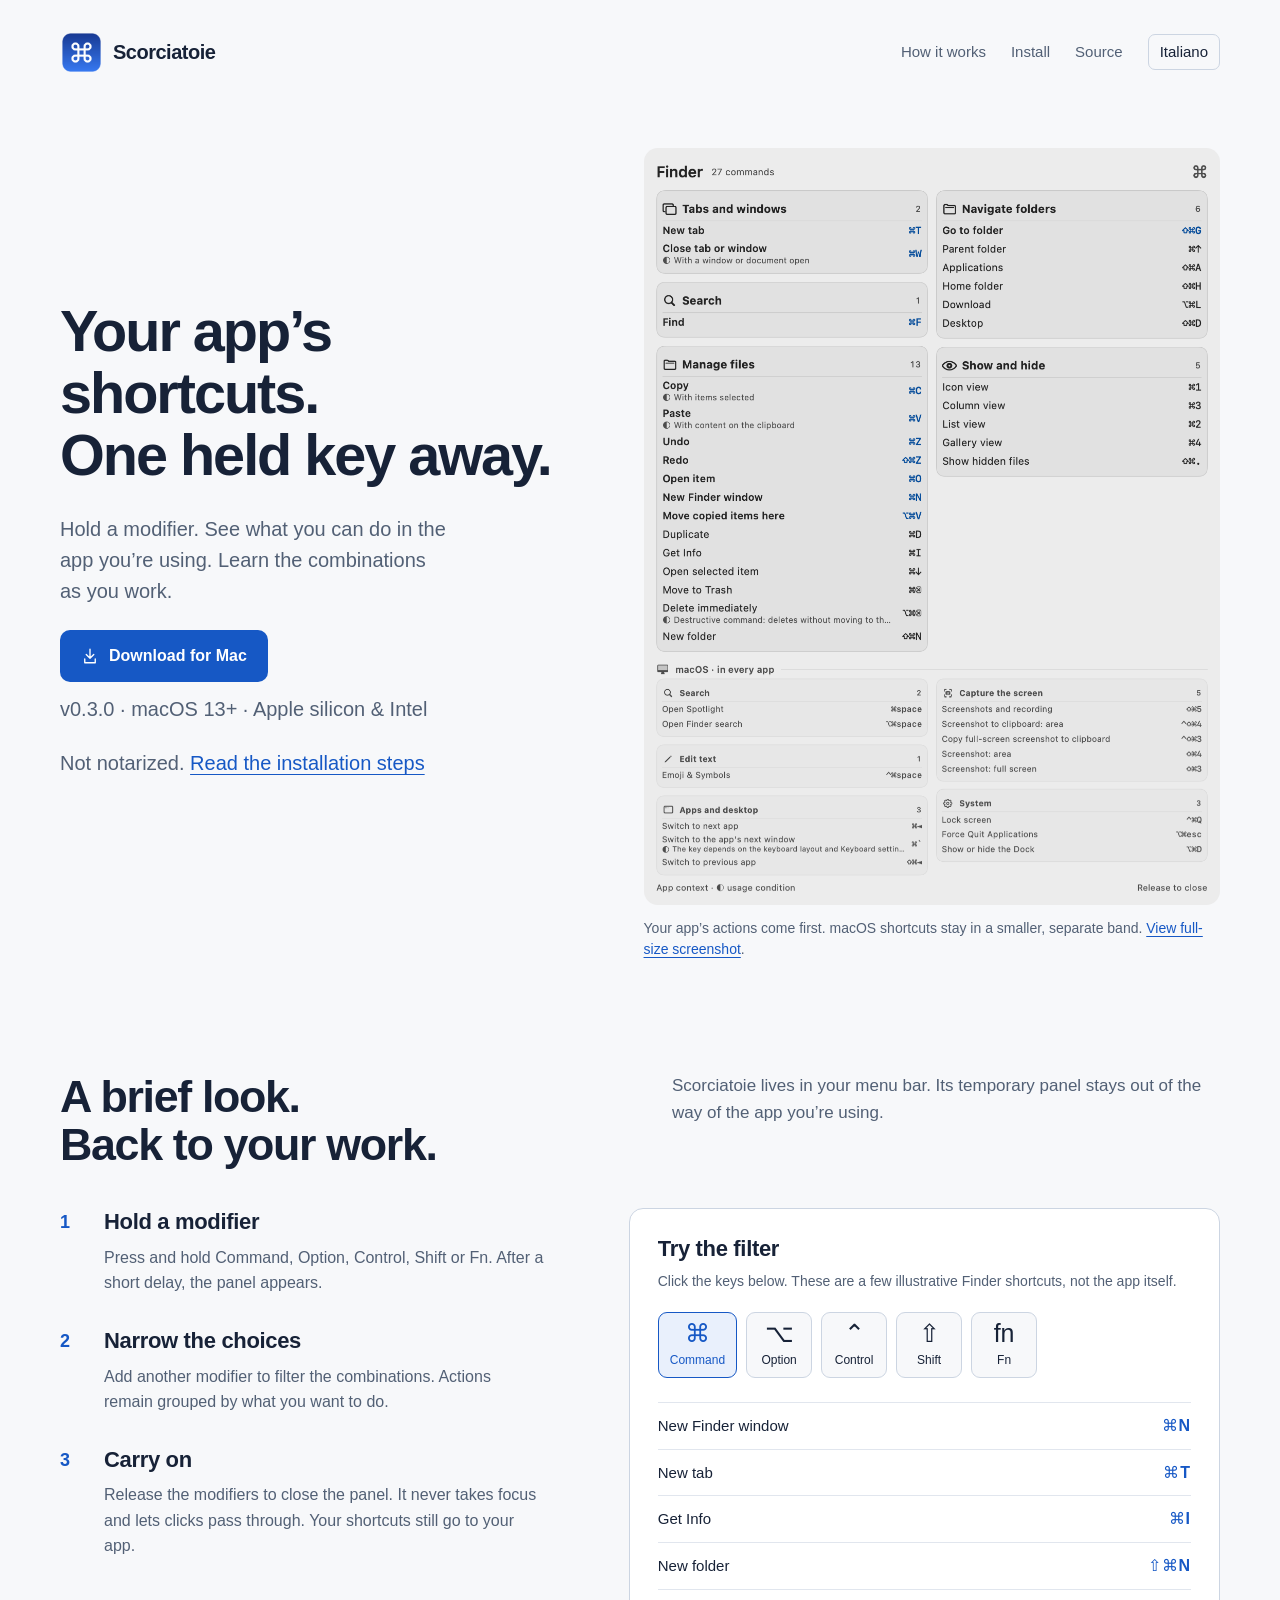
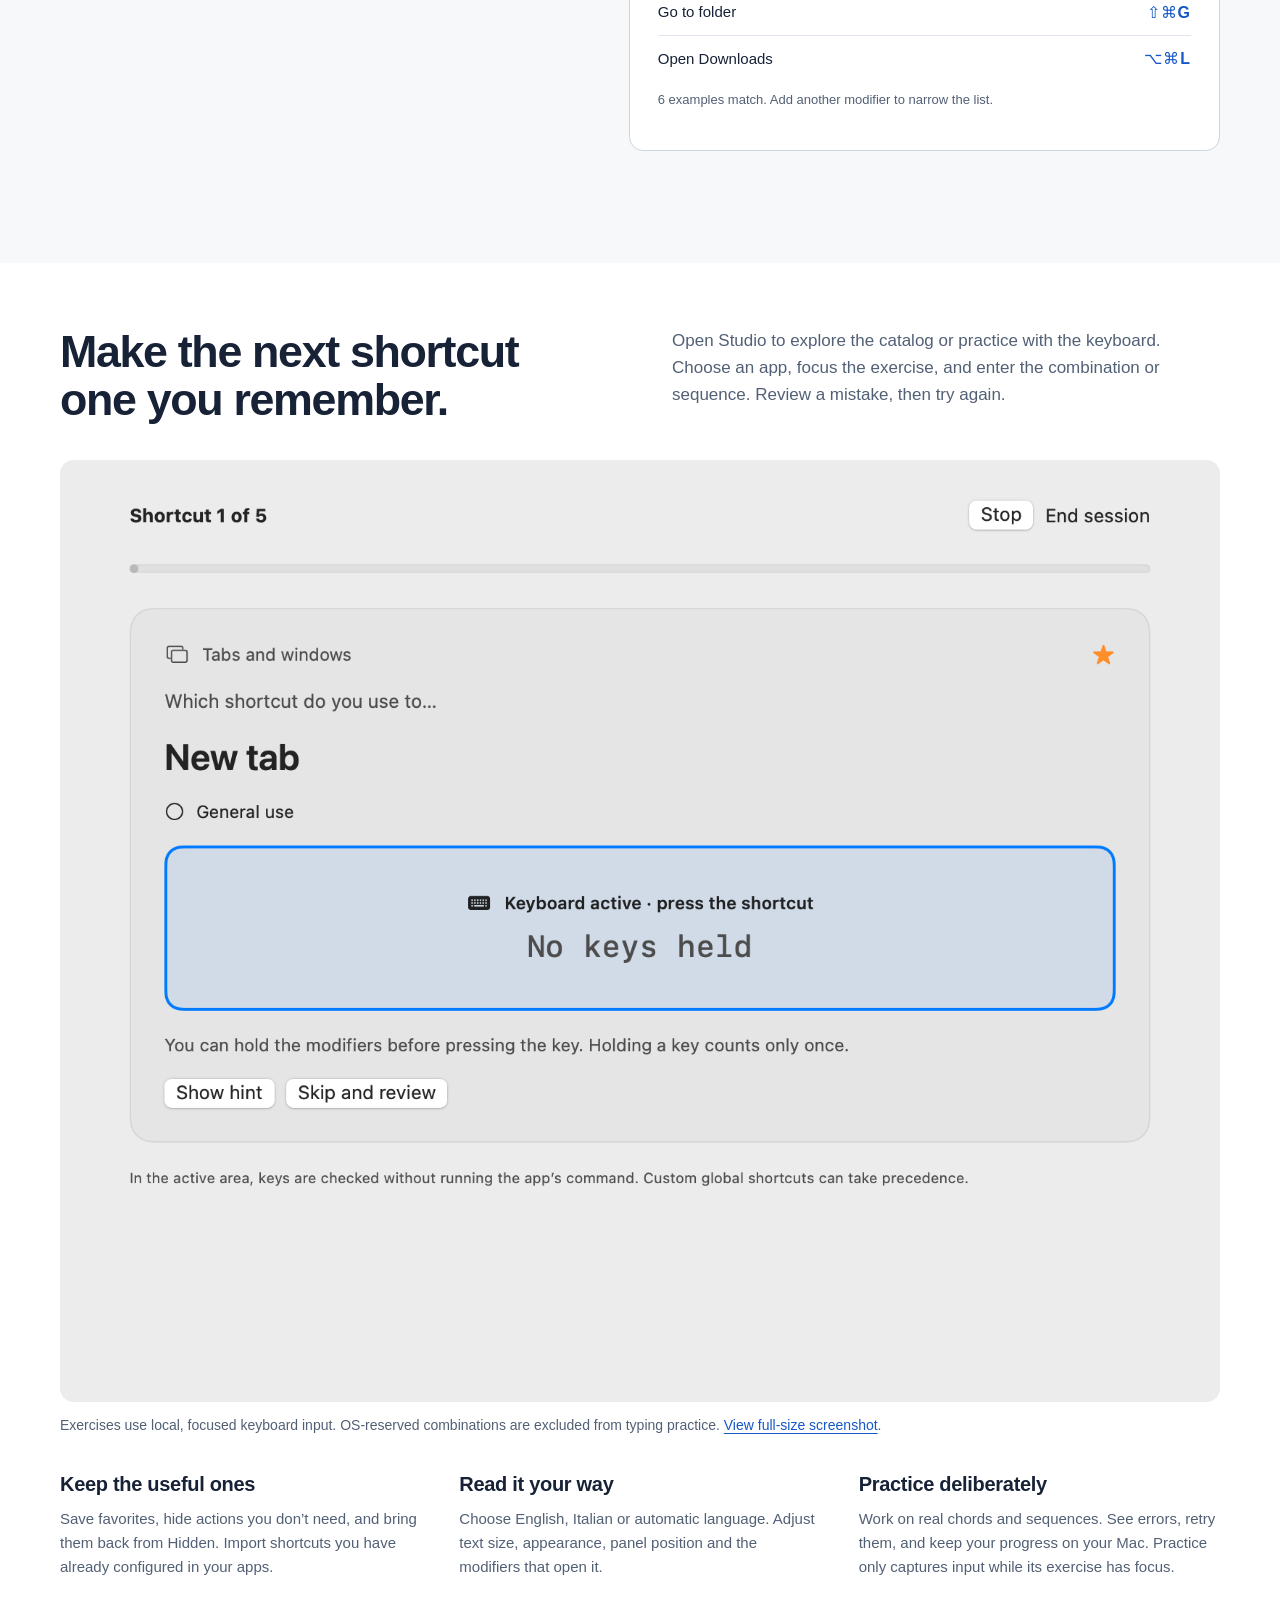
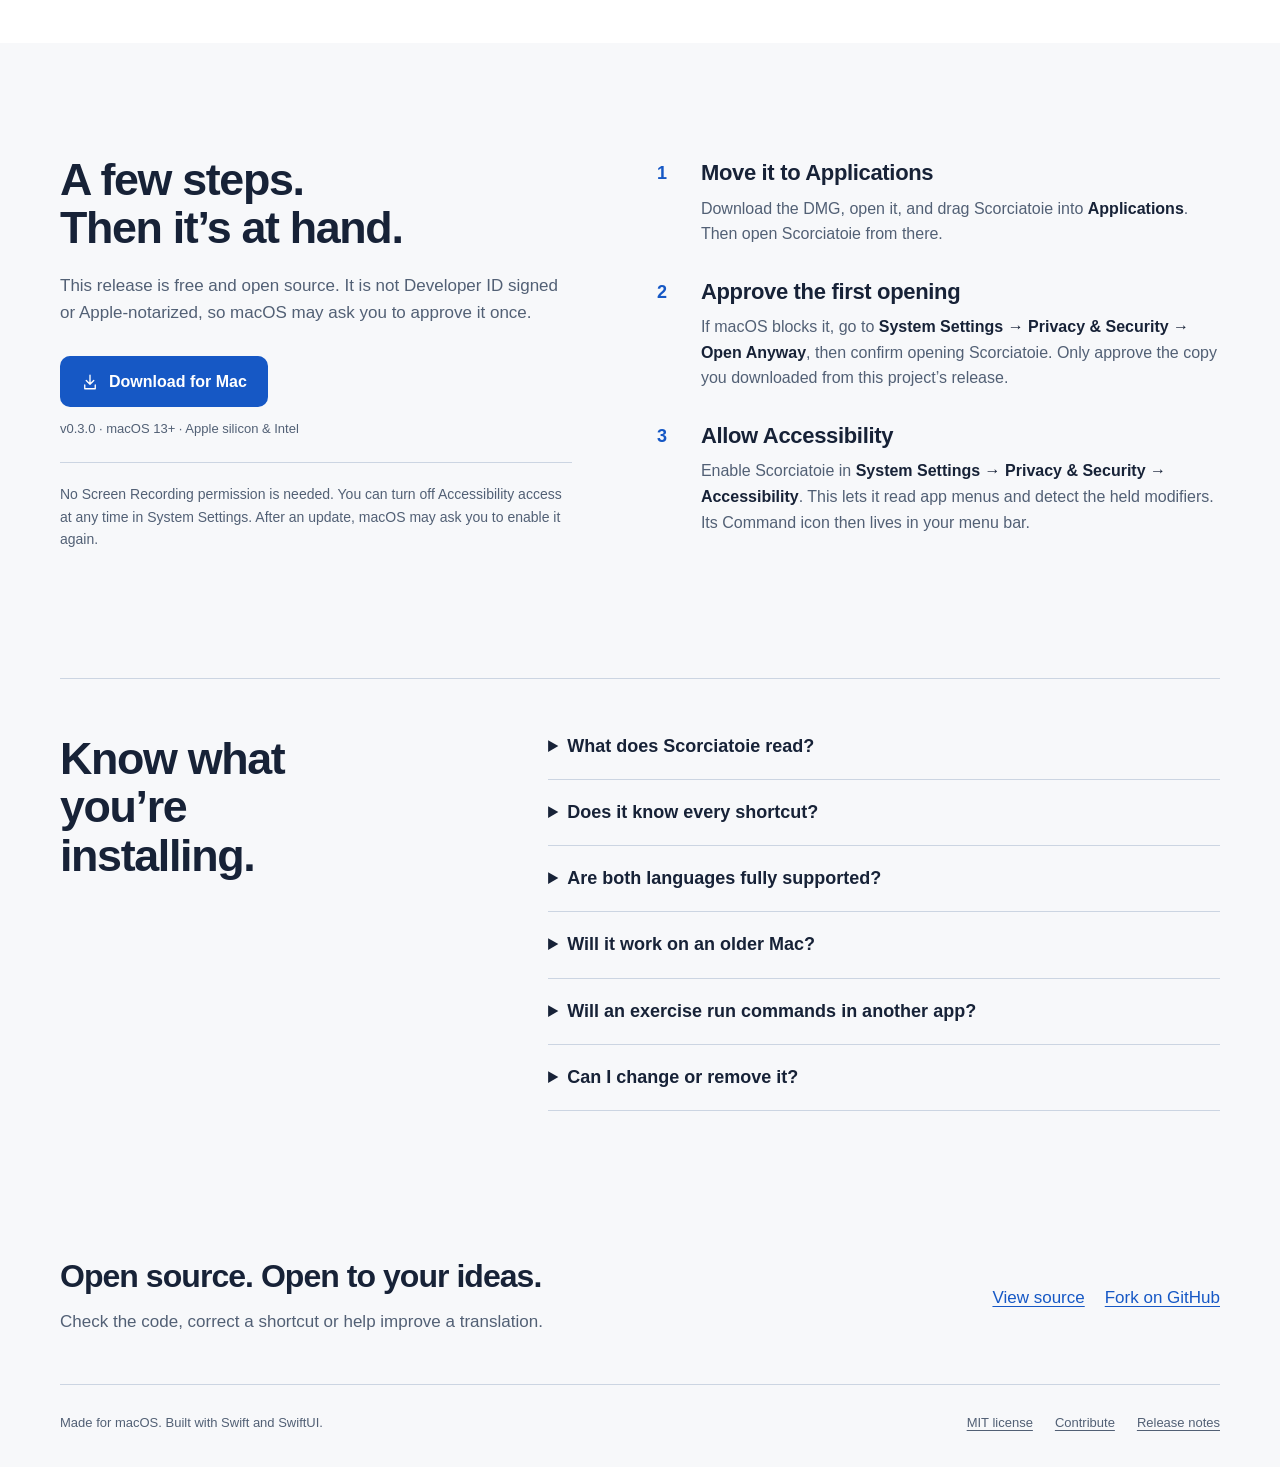
==== site/index.html @ e9147a13 "Release Scorciatoie 0.3.0: bilingual shortcuts and keyboard practice" ====
<!doctype html>
<!-- Generated by site/build.py. Edit the bilingual copy there, then rebuild. -->
<html lang="en">
<head>
<meta charset="utf-8">
<meta name="viewport" content="width=device-width, initial-scale=1">
<title>Scorciatoie — Learn your Mac’s shortcuts as you work</title>
<meta name="description" content="A native, open-source Mac app. Hold a modifier to see the active app’s shortcuts, then practice in Studio. English and Italian. Everything stays on your Mac.">
<meta name="theme-color" content="#f7f8fa">
<link rel="canonical" href="https://giuucmp.github.io/scorciatoie/">
<link rel="alternate" hreflang="en" href="https://giuucmp.github.io/scorciatoie/">
<link rel="alternate" hreflang="it" href="https://giuucmp.github.io/scorciatoie/it/">
<link rel="alternate" hreflang="x-default" href="https://giuucmp.github.io/scorciatoie/">
<meta property="og:type" content="website">
<meta property="og:title" content="Scorciatoie — Learn your Mac’s shortcuts as you work">
<meta property="og:description" content="A native, open-source Mac app. Hold a modifier to see the active app’s shortcuts, then practice in Studio. English and Italian. Everything stays on your Mac.">
<meta property="og:url" content="https://giuucmp.github.io/scorciatoie/">
<meta property="og:image" content="https://giuucmp.github.io/scorciatoie/assets/app-icon.png">
<meta property="og:locale" content="en_US">
<link rel="icon" type="image/png" href="assets/app-icon.png">
<link rel="stylesheet" href="assets/site.css">
<script src="assets/site.js" defer></script>
<script type="application/ld+json">{"@context": "https://schema.org", "@type": "SoftwareApplication", "name": "Scorciatoie", "operatingSystem": "macOS 13+", "applicationCategory": "UtilitiesApplication", "inLanguage": ["en", "it"], "softwareVersion": "0.3.0", "license": "https://github.com/giuucmp/scorciatoie/blob/main/LICENSE", "downloadUrl": "https://github.com/giuucmp/scorciatoie/releases/download/v0.3.0/Scorciatoie-0.3.0-universal.dmg", "offers": {"@type": "Offer", "price": "0", "priceCurrency": "EUR"}}</script>
</head>
<body>
<a class="skip" href="#main">Skip to content</a>
<header class="header wrap">
<a class="brand" href="./"><img src="assets/app-icon.png" alt="" width="43" height="43">Scorciatoie</a>
<nav class="nav" aria-label="Main navigation">
<a class="desktop-link" href="#how-it-works">How it works</a><a class="desktop-link" href="#install">Install</a><a href="https://github.com/giuucmp/scorciatoie">Source</a><a class="language" href="it/" lang="it" hreflang="it" aria-label="Leggi il sito in italiano">Italiano</a>
</nav>
</header>
<main id="main">
<section class="hero wrap" aria-labelledby="hero-title">
<div class="hero-top"><h1 id="hero-title">Your app’s shortcuts.<br>One held key away.</h1><div class="hero-intro"><p>Hold a modifier. See what you can do in the app you’re using. Learn the combinations as you work.</p><a class="button" href="https://github.com/giuucmp/scorciatoie/releases/download/v0.3.0/Scorciatoie-0.3.0-universal.dmg"><svg width="18" height="18" viewBox="0 0 24 24" fill="none" stroke="currentColor" stroke-width="1.8" aria-hidden="true"><path d="M12 3v12m-5-5 5 5 5-5M5 16v5h14v-5" stroke-linecap="round" stroke-linejoin="round"/></svg>Download for Mac</a><p class="meta">v0.3.0 · macOS 13+ · Apple silicon & Intel</p><p class="install-note">Not notarized. <a href="#install">Read the installation steps</a></p></div></div>
<figure class="app-shot"><div class="shot-stage"><a class="shot-link" href="assets/panel-en.png" aria-label="View full-size screenshot"><img data-app-image src="assets/panel-en.png" alt="Scorciatoie in English: app shortcuts grouped by purpose, with a separate macOS section." width="1120" height="1469" fetchpriority="high"></a><p class="asset-note">Hold a modifier to reveal the active app’s shortcuts. Release it to close the panel.</p></div><figcaption>Your app’s actions come first. macOS shortcuts stay in a smaller, separate band. <a href="assets/panel-en.png">View full-size screenshot</a>.</figcaption></figure>
</section>
<section class="section wrap" id="how-it-works" aria-labelledby="how-title">
<div class="section-head"><h2 id="how-title">A brief look.<br>Back to your work.</h2><p>Scorciatoie lives in your menu bar. Its temporary panel stays out of the way of the app you’re using.</p></div>
<div class="mechanism"><ol class="steps"><li><h3>Hold a modifier</h3><p>Press and hold Command, Option, Control, Shift or Fn. After a short delay, the panel appears.</p></li><li><h3>Narrow the choices</h3><p>Add another modifier to filter the combinations. Actions remain grouped by what you want to do.</p></li><li><h3>Carry on</h3><p>Release the modifiers to close the panel. It never takes focus and lets clicks pass through. Your shortcuts still go to your app.</p></li></ol><div class="demo" data-demo data-result="{count} examples match. Add another modifier to narrow the list." data-empty="No examples for these keys in this small demo. Try Command with Shift or Option."><h3>Try the filter</h3><p class="demo-intro">Click the keys below. These are a few illustrative Finder shortcuts, not the app itself.</p><div class="modifiers" role="group" aria-label="Filter examples by modifier"><button type="button" data-modifier="command" aria-pressed="true"><span aria-hidden="true">⌘</span><small>Command</small></button><button type="button" data-modifier="option" aria-pressed="false"><span aria-hidden="true">⌥</span><small>Option</small></button><button type="button" data-modifier="control" aria-pressed="false"><span aria-hidden="true">⌃</span><small>Control</small></button><button type="button" data-modifier="shift" aria-pressed="false"><span aria-hidden="true">⇧</span><small>Shift</small></button><button type="button" data-modifier="function" aria-pressed="false"><span aria-hidden="true">fn</span><small>Fn</small></button></div><ul class="demo-list"><li data-keys="command"><span>New Finder window</span><kbd>⌘N</kbd></li><li data-keys="command"><span>New tab</span><kbd>⌘T</kbd></li><li data-keys="command"><span>Get Info</span><kbd>⌘I</kbd></li><li data-keys="command shift"><span>New folder</span><kbd>⇧⌘N</kbd></li><li data-keys="command shift"><span>Go to folder</span><kbd>⇧⌘G</kbd></li><li data-keys="command option"><span>Open Downloads</span><kbd>⌥⌘L</kbd></li></ul><p class="demo-status" role="status" aria-live="polite"></p></div></div>
</section>
<section class="section practice" aria-labelledby="practice-title"><div class="wrap">
<div class="section-head"><h2 id="practice-title">Make the next shortcut<br>one you remember.</h2><p>Open Studio to explore the catalog or practice with the keyboard. Choose an app, focus the exercise, and enter the combination or sequence. Review a mistake, then try again.</p></div>
<figure class="app-shot"><div class="shot-stage"><a class="shot-link" href="assets/practice-en.png" aria-label="View full-size screenshot"><img data-app-image src="assets/practice-en.png" alt="Scorciatoie Studio in English, showing a keyboard practice exercise." loading="lazy"></a><p class="asset-note">Studio brings the catalog, your favorites and keyboard practice into one window.</p></div><figcaption>Exercises use local, focused keyboard input. OS-reserved combinations are excluded from typing practice. <a href="assets/practice-en.png">View full-size screenshot</a>.</figcaption></figure>
<div class="details-row"><div><h3>Keep the useful ones</h3><p>Save favorites, hide actions you don’t need, and bring them back from Hidden. Import shortcuts you have already configured in your apps.</p></div><div><h3>Read it your way</h3><p>Choose English, Italian or automatic language. Adjust text size, appearance, panel position and the modifiers that open it.</p></div><div><h3>Practice deliberately</h3><p>Work on real chords and sequences. See errors, retry them, and keep your progress on your Mac. Practice only captures input while its exercise has focus.</p></div></div>
</div></section>
<section class="section install wrap" id="install" aria-labelledby="install-title"><div><h2 id="install-title">A few steps.<br>Then it’s at hand.</h2><p class="lead">This release is free and open source. It is not Developer ID signed or Apple-notarized, so macOS may ask you to approve it once.</p><a class="button" href="https://github.com/giuucmp/scorciatoie/releases/download/v0.3.0/Scorciatoie-0.3.0-universal.dmg"><svg width="18" height="18" viewBox="0 0 24 24" fill="none" stroke="currentColor" stroke-width="1.8" aria-hidden="true"><path d="M12 3v12m-5-5 5 5 5-5M5 16v5h14v-5" stroke-linecap="round" stroke-linejoin="round"/></svg>Download for Mac</a><p class="meta">v0.3.0 · macOS 13+ · Apple silicon & Intel</p><p class="note">No Screen Recording permission is needed. You can turn off Accessibility access at any time in System Settings. After an update, macOS may ask you to enable it again.</p></div><ol class="steps"><li><h3>Move it to Applications</h3><p>Download the DMG, open it, and drag Scorciatoie into <span class="path">Applications</span>. Then open Scorciatoie from there.</p></li><li><h3>Approve the first opening</h3><p>If macOS blocks it, go to <span class="path">System Settings → Privacy &amp; Security → Open Anyway</span>, then confirm opening Scorciatoie. Only approve the copy you downloaded from this project’s release.</p></li><li><h3>Allow Accessibility</h3><p>Enable Scorciatoie in <span class="path">System Settings → Privacy &amp; Security → Accessibility</span>. This lets it read app menus and detect the held modifiers. Its Command icon then lives in your menu bar.</p></li></ol></section>
<section class="facts wrap" aria-labelledby="facts-title"><h2 id="facts-title">Know what<br>you’re installing.</h2><div class="faq"><details><summary>What does Scorciatoie read?</summary><p>The active app’s accessible menus and structural context, offline shortcut catalogs, and supported editor keybinding files and extension declarations. It does not record what you type in other apps. There is no sign-in, telemetry or network traffic from the app; preferences and practice progress stay local.</p></details><details><summary>Does it know every shortcut?</summary><p>No. Coverage combines live menus, documented offline catalogs and supported VS Code/Cursor bindings. A recognized app is not a guarantee of complete coverage. Some menus load only when opened, and not every context or extension condition can be resolved. The app marks partial or conditional information.</p></details><details><summary>Are both languages fully supported?</summary><p>The interface, bundled catalog and exercises support English and Italian, with an automatic system-language option. An unfamiliar live command title from a third-party app stays in its original language when no translation is in the catalog.</p></details><details><summary>Will it work on an older Mac?</summary><p>Scorciatoie requires macOS 13 or later. The download supports Apple silicon and Intel. Native Liquid Glass is available on macOS 26 and later; earlier systems use a translucent fallback. Reduce Transparency and Increase Contrast settings are respected.</p></details><details><summary>Will an exercise run commands in another app?</summary><p>Practice is a focused, local exercise. It captures input only while its keyboard field has focus, and OS-reserved combinations are excluded from typing exercises. The passive overlay is separate: it never intercepts your app’s commands.</p></details><details><summary>Can I change or remove it?</summary><p>Yes. Pause or quit it from the menu bar, revoke Accessibility permission in System Settings, or remove the app from Applications. The source is available under the MIT license, so you can inspect, build and adapt it.</p></details></div></section>
<section class="open-source wrap" aria-labelledby="source-title"><div><h2 id="source-title">Open source. Open to your ideas.</h2><p>Check the code, correct a shortcut or help improve a translation.</p></div><div class="source-links"><a href="https://github.com/giuucmp/scorciatoie">View source</a><a href="https://github.com/giuucmp/scorciatoie/fork">Fork on GitHub</a></div></section>
</main>
<footer class="footer wrap"><span>Made for macOS. Built with Swift and SwiftUI.</span><div class="footer-links"><a href="https://github.com/giuucmp/scorciatoie/blob/main/LICENSE">MIT license</a><a href="https://github.com/giuucmp/scorciatoie/blob/main/CONTRIBUTING.md">Contribute</a><a href="https://github.com/giuucmp/scorciatoie/releases/tag/v0.3.0">Release notes</a></div></footer>
</body>
</html>
---- site/assets/site.css ----
:root {
  color-scheme: light;
  --canvas: #f7f8fa;
  --surface: #ffffff;
  --ink: #172237;
  --muted: #526075;
  --accent: #1658c5;
  --accent-hover: #10469f;
  --soft-blue: #e9f0fc;
  --line: #ccd5e2;
  --radius: 14px;
  --measure: 1160px;
  font-family: -apple-system, BlinkMacSystemFont, "Segoe UI", sans-serif;
  font-synthesis: none;
  text-rendering: optimizeLegibility;
  -webkit-font-smoothing: antialiased;
  scroll-behavior: smooth;
  scrollbar-color: #8190a5 var(--canvas);
  scroll-padding-top: 28px;
}
* { box-sizing: border-box; }
body { margin: 0; background: var(--canvas); color: var(--ink); font-size: 17px; line-height: 1.6; }
::selection { color: #102f66; background: #cbdcfa; }
a { color: var(--accent); text-underline-offset: .2em; text-decoration-thickness: 1px; }
a:hover { text-decoration-thickness: 2px; }
button, a { -webkit-tap-highlight-color: transparent; }
button { font: inherit; cursor: pointer; }
a:focus-visible, button:focus-visible, summary:focus-visible { outline: 3px solid var(--accent); outline-offset: 5px; }
img { max-width: 100%; height: auto; }
svg { flex: none; }
p { margin: 0 0 1.1em; max-width: 70ch; }
h1, h2, h3 { margin: 0; line-height: 1.08; text-wrap: balance; }
h1 { font-size: clamp(42px, 5.4vw, 72px); letter-spacing: -.035em; font-weight: 650; max-width: 18ch; }
h2 { font-size: clamp(32px, 3.5vw, 46px); letter-spacing: -.03em; font-weight: 650; }
h3 { font-size: 22px; letter-spacing: -.015em; line-height: 1.25; font-weight: 650; }
.wrap { width: min(var(--measure), calc(100% - 72px)); margin-inline: auto; }
.skip { position: absolute; top: -100px; left: 16px; z-index: 3; padding: 10px 16px; background: var(--surface); }
.skip:focus { top: 12px; }
.header { display: flex; align-items: center; justify-content: space-between; gap: 24px; min-height: 104px; }
.brand { display: inline-flex; gap: 10px; align-items: center; color: var(--ink); font-weight: 650; font-size: 20px; text-decoration: none; letter-spacing: -.025em; }
.brand img { width: 43px; height: 43px; }
.nav { display: flex; align-items: center; flex-wrap: wrap; gap: 25px; font-size: 15px; }
.nav a { text-decoration: none; color: var(--muted); }
.nav a:hover { color: var(--accent); }
.nav .language { color: var(--ink); border: 1px solid var(--line); padding: 5px 11px; border-radius: 7px; }
.hero { padding-top: 44px; display: grid; grid-template-columns: .95fr 1.05fr; gap: 62px; align-items: center; }
.hero-top { min-width: 0; }
.hero h1 { font-size: clamp(42px, 4.5vw, 64px); }
.hero-intro { margin-top: 28px; padding-bottom: 6px; }
.hero .app-shot { margin: 0; min-width: 0; }
.hero-intro > p { font-size: 20px; line-height: 1.55; color: var(--muted); max-width: 35ch; margin-bottom: 23px; }
.actions { display: flex; align-items: center; flex-wrap: wrap; gap: 18px; }
.button { display: inline-flex; align-items: center; justify-content: center; gap: 10px; padding: 13px 21px; min-height: 50px; border-radius: 10px; text-decoration: none; background: var(--accent); color: #fff; font-weight: 600; font-size: 16px; transition: background-color 140ms ease-out; }
.button:hover { background: var(--accent-hover); text-decoration: none; }
.meta { color: var(--muted); font-size: 13px; margin: 12px 0 0; }
.install-note { font-size: 14px; margin: 6px 0 0; }
.app-shot { margin: 48px 0 0; }
.shot-stage { background: #e8edf5; border-radius: var(--radius); overflow: hidden; min-height: 250px; display: grid; place-items: center; }
.shot-link { display: block; width: 100%; }
.shot-stage img { display: block; width: 100%; height: auto; }
.asset-note { display: none; padding: 50px 30px; text-align: center; color: var(--muted); max-width: 45ch; }
.asset-pending .asset-note { display: block; }
.asset-pending .shot-link { display: none; }
figcaption { font-size: 14px; color: var(--muted); padding-top: 13px; line-height: 1.5; }
.section { margin-top: 112px; }
.section-head { display: grid; grid-template-columns: 1fr 1fr; gap: 64px; align-items: start; margin-bottom: 40px; }
.section-head p { color: var(--muted); margin: 0; }
.mechanism { display: grid; grid-template-columns: .9fr 1.1fr; gap: 85px; align-items: start; }
.steps { list-style: none; padding: 0; margin: 0; counter-reset: step; }
.steps li { counter-increment: step; position: relative; padding: 0 0 31px 44px; }
.steps li::before { content: counter(step); position: absolute; left: 0; top: 0; color: var(--accent); font-size: 18px; font-weight: 600; font-variant-numeric: tabular-nums; }
.steps p { font-size: 16px; color: var(--muted); margin-top: 9px; margin-bottom: 0; }
.demo { padding: 26px 28px 20px; border: 1px solid var(--line); border-radius: var(--radius); background: var(--surface); }
.demo h3 { margin-bottom: 7px; }
.demo-intro { color: var(--muted); font-size: 14px; margin-bottom: 20px; }
.modifiers { display: flex; flex-wrap: wrap; gap: 9px; }
.modifiers button { display: flex; flex-direction: column; align-items: center; justify-content: center; min-width: 66px; min-height: 66px; padding: 7px 11px; background: var(--canvas); color: var(--ink); border: 1px solid var(--line); border-radius: 9px; transition: background-color 140ms ease-out, border-color 140ms ease-out; }
.modifiers button span { font-size: 25px; line-height: 1; }
.modifiers button small { font-size: 12px; line-height: 1.7; margin-top: 4px; }
.modifiers button:hover { border-color: var(--accent); }
.modifiers button[aria-pressed="true"] { color: var(--accent); background: var(--soft-blue); border-color: var(--accent); }
.demo-list { list-style: none; margin: 24px 0 0; padding: 0; min-height: 208px; }
.demo-list li { padding: 10px 0; display: flex; justify-content: space-between; align-items: center; gap: 15px; border-top: 1px solid #e1e6ee; font-size: 15px; }
.demo-list li[hidden] { display: none; }
kbd { font-family: -apple-system, BlinkMacSystemFont, "Segoe UI", sans-serif; letter-spacing: .06em; white-space: nowrap; font-size: 16px; font-weight: 600; color: var(--accent); }
.demo-status { margin: 8px 0 0; color: var(--muted); font-size: 13px; min-height: 40px; }
.practice { background: var(--surface); padding-block: 64px; }
.practice .app-shot { margin: 36px 0 0; }
.practice .shot-stage { background: #edf1f7; }
.practice .section-head { margin-bottom: 0; }
.details-row { display: grid; grid-template-columns: 1fr 1fr 1fr; gap: 38px; padding-top: 36px; }
.details-row p { color: var(--muted); font-size: 15px; margin: 10px 0 0; }
.details-row h3 { font-size: 20px; }
.install { display: grid; grid-template-columns: 1fr 1.1fr; gap: 85px; }
.install h2 { margin-bottom: 20px; }
.install .lead { color: var(--muted); }
.install .steps { margin-top: 4px; }
.install .steps li:last-child { padding-bottom: 0; }
.install .button { margin-top: 11px; }
.path { font-weight: 550; color: var(--ink); }
.note { padding-top: 20px; margin-top: 22px; border-top: 1px solid var(--line); font-size: 14px; color: var(--muted); }
.facts { margin-top: 112px; padding-top: 55px; border-top: 1px solid var(--line); display: grid; grid-template-columns: .75fr 1.25fr; gap: 85px; }
.facts h2 { max-width: 12ch; }
.faq details { border-bottom: 1px solid var(--line); padding-block: 20px; }
.faq details:first-child { padding-top: 0; }
.faq summary { font-weight: 600; font-size: 18px; cursor: pointer; line-height: 1.4; padding-right: 12px; }
.faq details p { color: var(--muted); font-size: 16px; margin: 14px 0 0; }
.open-source { margin-top: 100px; padding: 48px 0; display: flex; justify-content: space-between; gap: 50px; align-items: center; }
.open-source h2 { font-size: 32px; }
.open-source p { color: var(--muted); margin: 15px 0 0; }
.source-links { display: flex; flex-wrap: wrap; gap: 20px; flex: none; }
.footer { padding: 28px 0 34px; display: flex; align-items: center; justify-content: space-between; flex-wrap: wrap; gap: 18px; color: var(--muted); font-size: 13px; border-top: 1px solid var(--line); }
.footer a { color: var(--muted); }
.footer-links { display: flex; flex-wrap: wrap; gap: 22px; }
@media (max-width: 900px) {
  .wrap { width: calc(100% - 48px); }
  .hero { gap: 30px; }
  .hero-intro > p { font-size: 18px; }
  .mechanism, .install, .facts { gap: 36px; }
  .section-head { gap: 35px; }
  .modifiers { gap: 6px; }
  .modifiers button { min-width: 53px; padding-inline: 7px; }
  .demo { padding: 22px; }
  .details-row { gap: 25px; }
}
@media (max-width: 700px) {
  body { font-size: 16px; }
  .wrap { width: calc(100% - 36px); }
  .header { min-height: 88px; gap: 16px; }
  .brand { font-size: 18px; gap: 7px; }
  .brand img { width: 36px; height: 36px; }
  .nav { gap: 13px; font-size: 14px; }
  .nav .desktop-link { display: none; }
  .hero { padding-top: 30px; grid-template-columns: 1fr; gap: 32px; }
  .hero h1 { font-size: clamp(38px, 8.5vw, 55px); }
  .hero-top, .section-head, .mechanism, .install, .facts { grid-template-columns: 1fr; gap: 28px; }
  h1 { max-width: 19ch; font-size: clamp(38px, 8.5vw, 55px); }
  .hero-intro > p { max-width: 42ch; }
  .app-shot { margin-top: 32px; }
  .shot-stage { min-height: 130px; }
  .section { margin-top: 72px; }
  .section-head { margin-bottom: 32px; gap: 18px; }
  .steps li { padding-left: 35px; }
  .demo { padding: 22px; }
  .modifiers button { min-width: 52px; }
  .practice { padding-block: 42px; }
  .details-row { grid-template-columns: 1fr; gap: 26px; }
  .details-row p { margin-top: 6px; }
  .facts { margin-top: 72px; padding-top: 40px; gap: 32px; }
  .facts h2 { max-width: none; }
  .open-source { margin-top: 60px; padding-block: 32px; align-items: start; flex-direction: column; gap: 23px; }
  .footer { align-items: start; }
}
@media (prefers-reduced-motion: reduce) {
  :root { scroll-behavior: auto; }
  *, *::before, *::after { transition: none !important; }
}
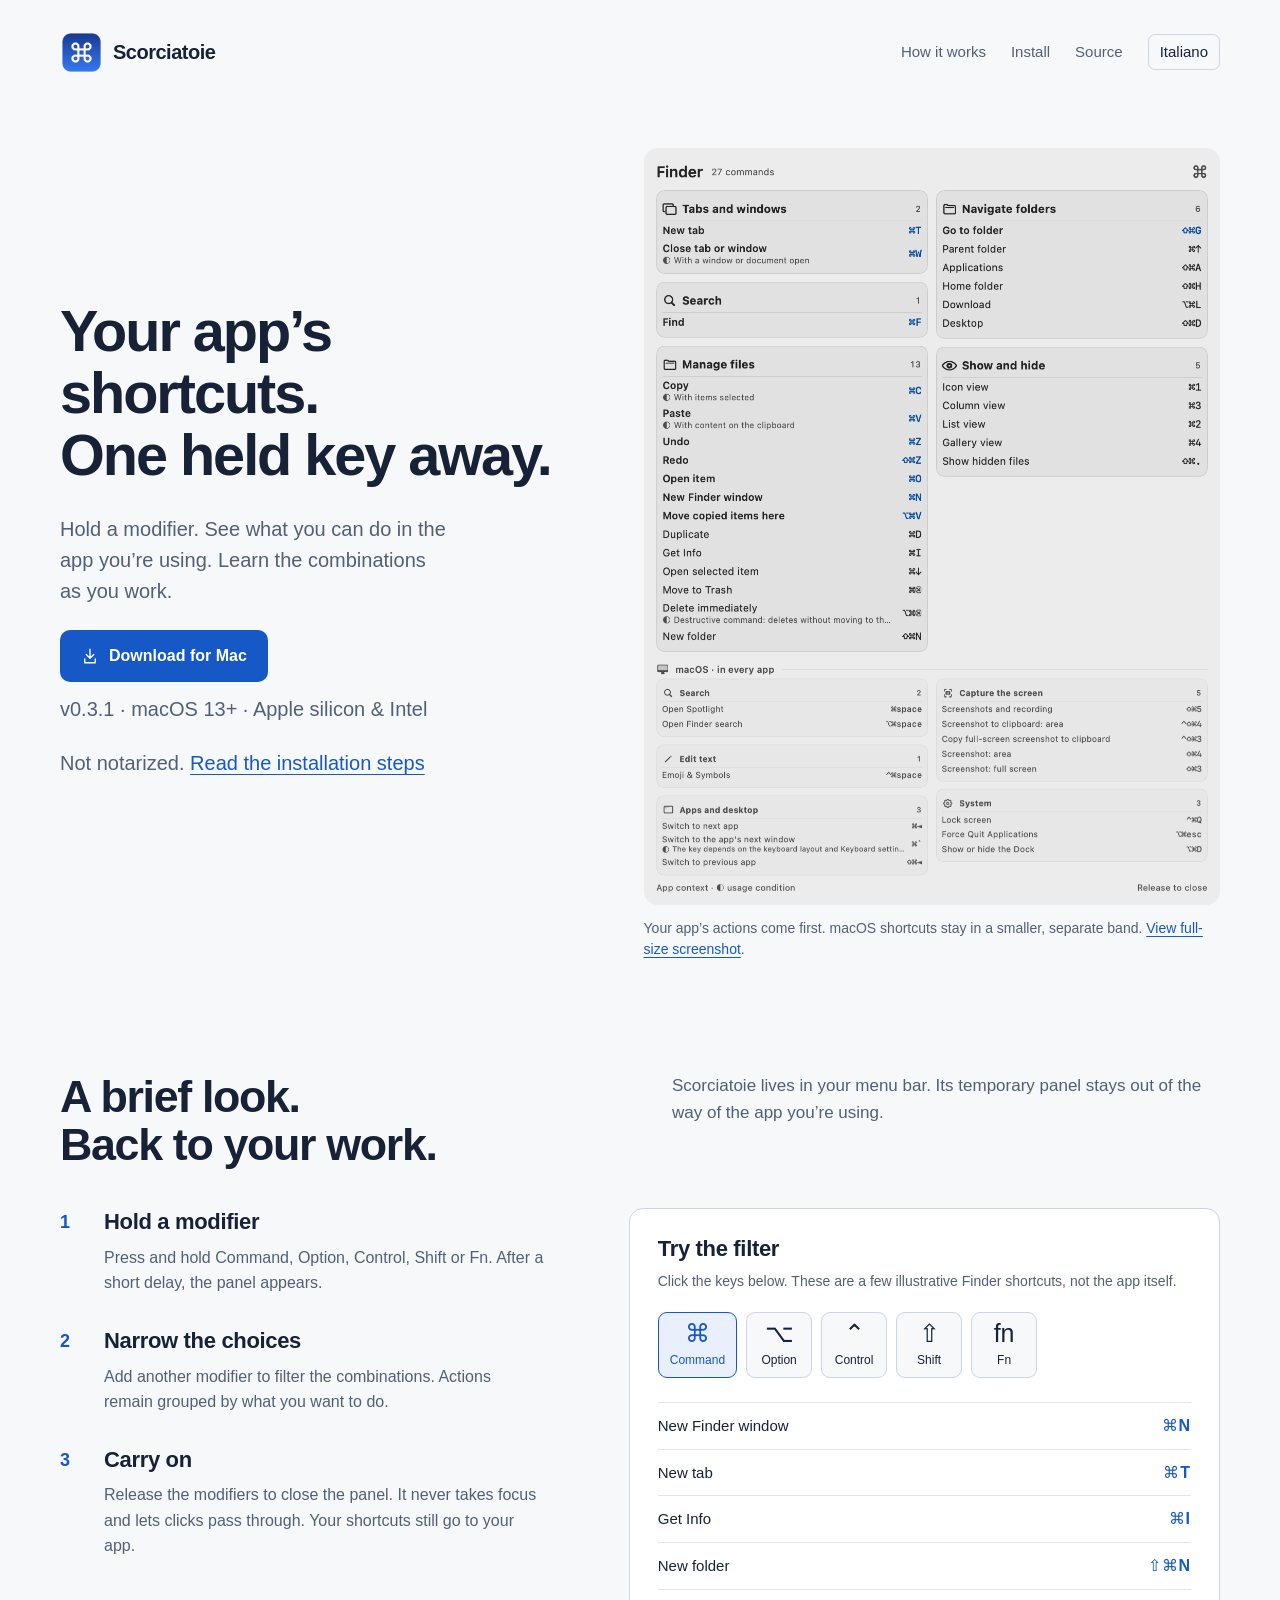
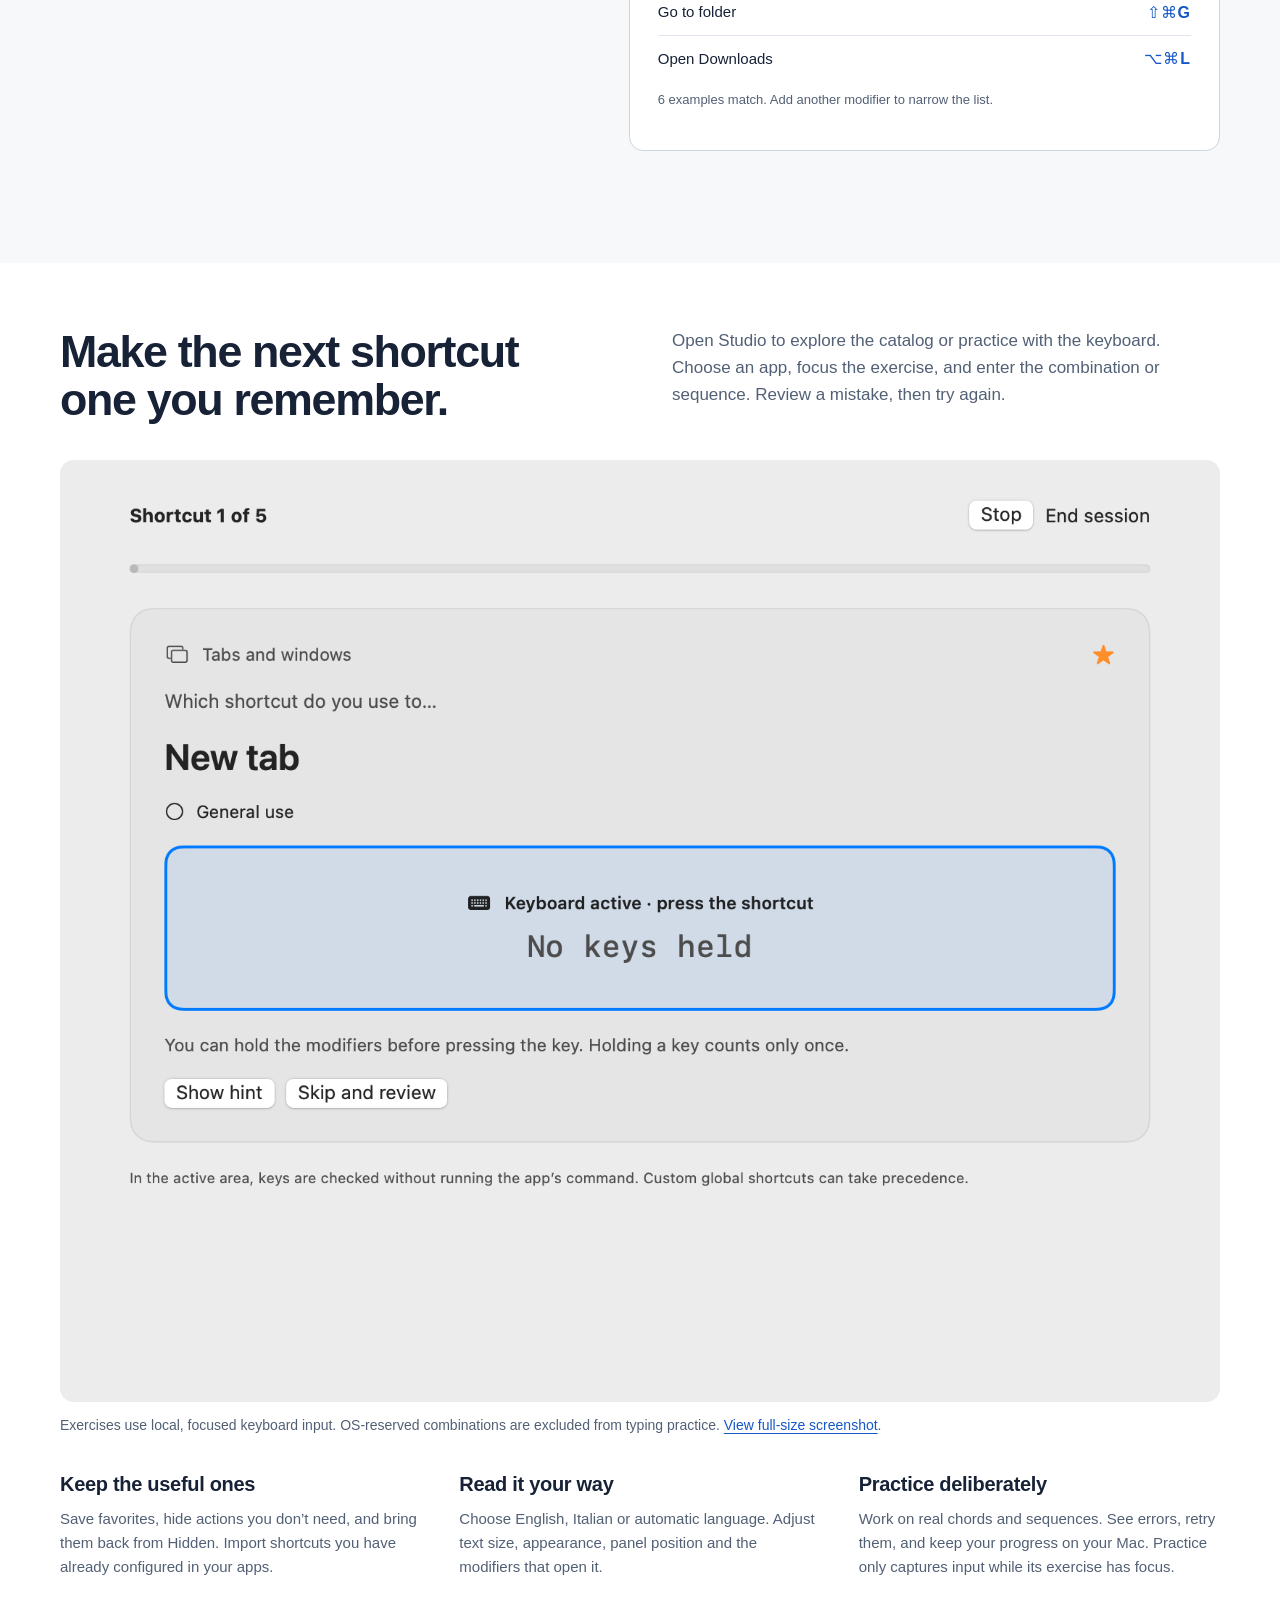
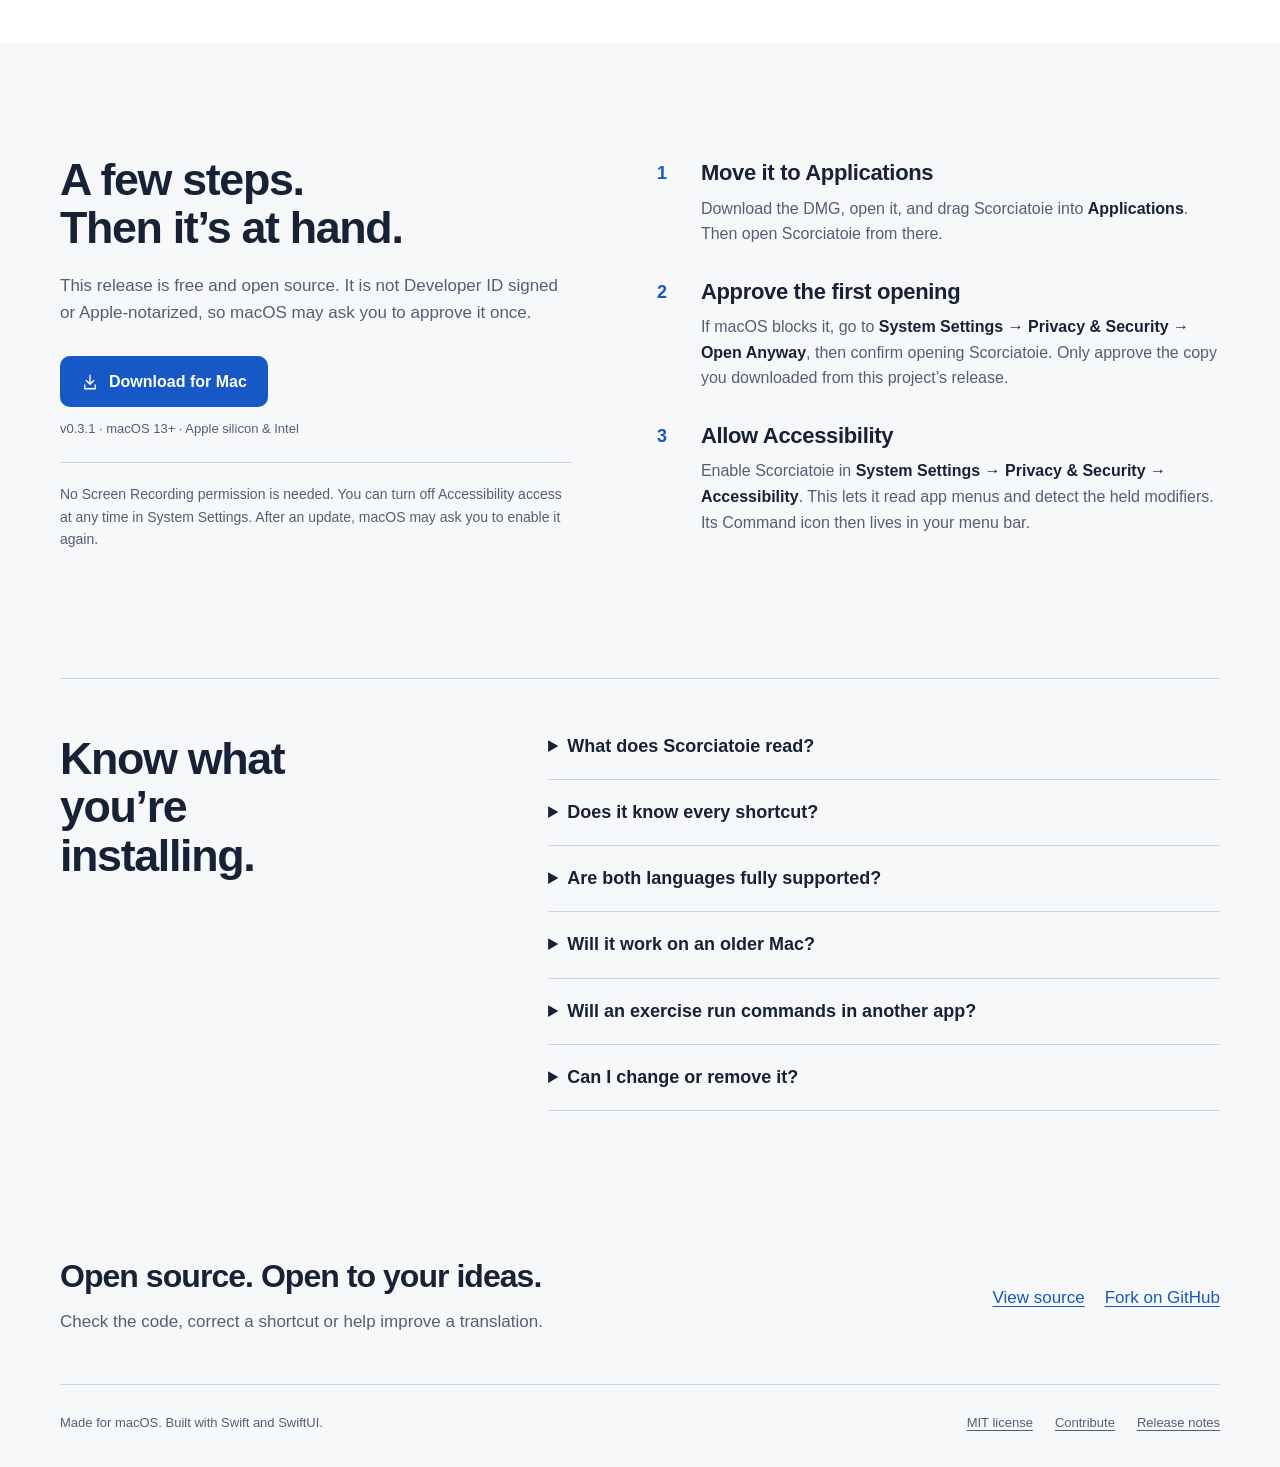
==== commit 99fa8d49: "Fix installed resource bundles across SwiftPM build backends" ====
--- a/site/index.html
+++ b/site/index.html
@@ -20,7 +20,7 @@
 <link rel="icon" type="image/png" href="assets/app-icon.png">
 <link rel="stylesheet" href="assets/site.css">
 <script src="assets/site.js" defer></script>
-<script type="application/ld+json">{"@context": "https://schema.org", "@type": "SoftwareApplication", "name": "Scorciatoie", "operatingSystem": "macOS 13+", "applicationCategory": "UtilitiesApplication", "inLanguage": ["en", "it"], "softwareVersion": "0.3.0", "license": "https://github.com/giuucmp/scorciatoie/blob/main/LICENSE", "downloadUrl": "https://github.com/giuucmp/scorciatoie/releases/download/v0.3.0/Scorciatoie-0.3.0-universal.dmg", "offers": {"@type": "Offer", "price": "0", "priceCurrency": "EUR"}}</script>
+<script type="application/ld+json">{"@context": "https://schema.org", "@type": "SoftwareApplication", "name": "Scorciatoie", "operatingSystem": "macOS 13+", "applicationCategory": "UtilitiesApplication", "inLanguage": ["en", "it"], "softwareVersion": "0.3.1", "license": "https://github.com/giuucmp/scorciatoie/blob/main/LICENSE", "downloadUrl": "https://github.com/giuucmp/scorciatoie/releases/download/v0.3.1/Scorciatoie-0.3.1-universal.dmg", "offers": {"@type": "Offer", "price": "0", "priceCurrency": "EUR"}}</script>
 </head>
 <body>
 <a class="skip" href="#main">Skip to content</a>
@@ -32,7 +32,7 @@
 </header>
 <main id="main">
 <section class="hero wrap" aria-labelledby="hero-title">
-<div class="hero-top"><h1 id="hero-title">Your app’s shortcuts.<br>One held key away.</h1><div class="hero-intro"><p>Hold a modifier. See what you can do in the app you’re using. Learn the combinations as you work.</p><a class="button" href="https://github.com/giuucmp/scorciatoie/releases/download/v0.3.0/Scorciatoie-0.3.0-universal.dmg"><svg width="18" height="18" viewBox="0 0 24 24" fill="none" stroke="currentColor" stroke-width="1.8" aria-hidden="true"><path d="M12 3v12m-5-5 5 5 5-5M5 16v5h14v-5" stroke-linecap="round" stroke-linejoin="round"/></svg>Download for Mac</a><p class="meta">v0.3.0 · macOS 13+ · Apple silicon & Intel</p><p class="install-note">Not notarized. <a href="#install">Read the installation steps</a></p></div></div>
+<div class="hero-top"><h1 id="hero-title">Your app’s shortcuts.<br>One held key away.</h1><div class="hero-intro"><p>Hold a modifier. See what you can do in the app you’re using. Learn the combinations as you work.</p><a class="button" href="https://github.com/giuucmp/scorciatoie/releases/download/v0.3.1/Scorciatoie-0.3.1-universal.dmg"><svg width="18" height="18" viewBox="0 0 24 24" fill="none" stroke="currentColor" stroke-width="1.8" aria-hidden="true"><path d="M12 3v12m-5-5 5 5 5-5M5 16v5h14v-5" stroke-linecap="round" stroke-linejoin="round"/></svg>Download for Mac</a><p class="meta">v0.3.1 · macOS 13+ · Apple silicon & Intel</p><p class="install-note">Not notarized. <a href="#install">Read the installation steps</a></p></div></div>
 <figure class="app-shot"><div class="shot-stage"><a class="shot-link" href="assets/panel-en.png" aria-label="View full-size screenshot"><img data-app-image src="assets/panel-en.png" alt="Scorciatoie in English: app shortcuts grouped by purpose, with a separate macOS section." width="1120" height="1469" fetchpriority="high"></a><p class="asset-note">Hold a modifier to reveal the active app’s shortcuts. Release it to close the panel.</p></div><figcaption>Your app’s actions come first. macOS shortcuts stay in a smaller, separate band. <a href="assets/panel-en.png">View full-size screenshot</a>.</figcaption></figure>
 </section>
 <section class="section wrap" id="how-it-works" aria-labelledby="how-title">
@@ -44,10 +44,10 @@
 <figure class="app-shot"><div class="shot-stage"><a class="shot-link" href="assets/practice-en.png" aria-label="View full-size screenshot"><img data-app-image src="assets/practice-en.png" alt="Scorciatoie Studio in English, showing a keyboard practice exercise." loading="lazy"></a><p class="asset-note">Studio brings the catalog, your favorites and keyboard practice into one window.</p></div><figcaption>Exercises use local, focused keyboard input. OS-reserved combinations are excluded from typing practice. <a href="assets/practice-en.png">View full-size screenshot</a>.</figcaption></figure>
 <div class="details-row"><div><h3>Keep the useful ones</h3><p>Save favorites, hide actions you don’t need, and bring them back from Hidden. Import shortcuts you have already configured in your apps.</p></div><div><h3>Read it your way</h3><p>Choose English, Italian or automatic language. Adjust text size, appearance, panel position and the modifiers that open it.</p></div><div><h3>Practice deliberately</h3><p>Work on real chords and sequences. See errors, retry them, and keep your progress on your Mac. Practice only captures input while its exercise has focus.</p></div></div>
 </div></section>
-<section class="section install wrap" id="install" aria-labelledby="install-title"><div><h2 id="install-title">A few steps.<br>Then it’s at hand.</h2><p class="lead">This release is free and open source. It is not Developer ID signed or Apple-notarized, so macOS may ask you to approve it once.</p><a class="button" href="https://github.com/giuucmp/scorciatoie/releases/download/v0.3.0/Scorciatoie-0.3.0-universal.dmg"><svg width="18" height="18" viewBox="0 0 24 24" fill="none" stroke="currentColor" stroke-width="1.8" aria-hidden="true"><path d="M12 3v12m-5-5 5 5 5-5M5 16v5h14v-5" stroke-linecap="round" stroke-linejoin="round"/></svg>Download for Mac</a><p class="meta">v0.3.0 · macOS 13+ · Apple silicon & Intel</p><p class="note">No Screen Recording permission is needed. You can turn off Accessibility access at any time in System Settings. After an update, macOS may ask you to enable it again.</p></div><ol class="steps"><li><h3>Move it to Applications</h3><p>Download the DMG, open it, and drag Scorciatoie into <span class="path">Applications</span>. Then open Scorciatoie from there.</p></li><li><h3>Approve the first opening</h3><p>If macOS blocks it, go to <span class="path">System Settings → Privacy &amp; Security → Open Anyway</span>, then confirm opening Scorciatoie. Only approve the copy you downloaded from this project’s release.</p></li><li><h3>Allow Accessibility</h3><p>Enable Scorciatoie in <span class="path">System Settings → Privacy &amp; Security → Accessibility</span>. This lets it read app menus and detect the held modifiers. Its Command icon then lives in your menu bar.</p></li></ol></section>
+<section class="section install wrap" id="install" aria-labelledby="install-title"><div><h2 id="install-title">A few steps.<br>Then it’s at hand.</h2><p class="lead">This release is free and open source. It is not Developer ID signed or Apple-notarized, so macOS may ask you to approve it once.</p><a class="button" href="https://github.com/giuucmp/scorciatoie/releases/download/v0.3.1/Scorciatoie-0.3.1-universal.dmg"><svg width="18" height="18" viewBox="0 0 24 24" fill="none" stroke="currentColor" stroke-width="1.8" aria-hidden="true"><path d="M12 3v12m-5-5 5 5 5-5M5 16v5h14v-5" stroke-linecap="round" stroke-linejoin="round"/></svg>Download for Mac</a><p class="meta">v0.3.1 · macOS 13+ · Apple silicon & Intel</p><p class="note">No Screen Recording permission is needed. You can turn off Accessibility access at any time in System Settings. After an update, macOS may ask you to enable it again.</p></div><ol class="steps"><li><h3>Move it to Applications</h3><p>Download the DMG, open it, and drag Scorciatoie into <span class="path">Applications</span>. Then open Scorciatoie from there.</p></li><li><h3>Approve the first opening</h3><p>If macOS blocks it, go to <span class="path">System Settings → Privacy &amp; Security → Open Anyway</span>, then confirm opening Scorciatoie. Only approve the copy you downloaded from this project’s release.</p></li><li><h3>Allow Accessibility</h3><p>Enable Scorciatoie in <span class="path">System Settings → Privacy &amp; Security → Accessibility</span>. This lets it read app menus and detect the held modifiers. Its Command icon then lives in your menu bar.</p></li></ol></section>
 <section class="facts wrap" aria-labelledby="facts-title"><h2 id="facts-title">Know what<br>you’re installing.</h2><div class="faq"><details><summary>What does Scorciatoie read?</summary><p>The active app’s accessible menus and structural context, offline shortcut catalogs, and supported editor keybinding files and extension declarations. It does not record what you type in other apps. There is no sign-in, telemetry or network traffic from the app; preferences and practice progress stay local.</p></details><details><summary>Does it know every shortcut?</summary><p>No. Coverage combines live menus, documented offline catalogs and supported VS Code/Cursor bindings. A recognized app is not a guarantee of complete coverage. Some menus load only when opened, and not every context or extension condition can be resolved. The app marks partial or conditional information.</p></details><details><summary>Are both languages fully supported?</summary><p>The interface, bundled catalog and exercises support English and Italian, with an automatic system-language option. An unfamiliar live command title from a third-party app stays in its original language when no translation is in the catalog.</p></details><details><summary>Will it work on an older Mac?</summary><p>Scorciatoie requires macOS 13 or later. The download supports Apple silicon and Intel. Native Liquid Glass is available on macOS 26 and later; earlier systems use a translucent fallback. Reduce Transparency and Increase Contrast settings are respected.</p></details><details><summary>Will an exercise run commands in another app?</summary><p>Practice is a focused, local exercise. It captures input only while its keyboard field has focus, and OS-reserved combinations are excluded from typing exercises. The passive overlay is separate: it never intercepts your app’s commands.</p></details><details><summary>Can I change or remove it?</summary><p>Yes. Pause or quit it from the menu bar, revoke Accessibility permission in System Settings, or remove the app from Applications. The source is available under the MIT license, so you can inspect, build and adapt it.</p></details></div></section>
 <section class="open-source wrap" aria-labelledby="source-title"><div><h2 id="source-title">Open source. Open to your ideas.</h2><p>Check the code, correct a shortcut or help improve a translation.</p></div><div class="source-links"><a href="https://github.com/giuucmp/scorciatoie">View source</a><a href="https://github.com/giuucmp/scorciatoie/fork">Fork on GitHub</a></div></section>
 </main>
-<footer class="footer wrap"><span>Made for macOS. Built with Swift and SwiftUI.</span><div class="footer-links"><a href="https://github.com/giuucmp/scorciatoie/blob/main/LICENSE">MIT license</a><a href="https://github.com/giuucmp/scorciatoie/blob/main/CONTRIBUTING.md">Contribute</a><a href="https://github.com/giuucmp/scorciatoie/releases/tag/v0.3.0">Release notes</a></div></footer>
+<footer class="footer wrap"><span>Made for macOS. Built with Swift and SwiftUI.</span><div class="footer-links"><a href="https://github.com/giuucmp/scorciatoie/blob/main/LICENSE">MIT license</a><a href="https://github.com/giuucmp/scorciatoie/blob/main/CONTRIBUTING.md">Contribute</a><a href="https://github.com/giuucmp/scorciatoie/releases/tag/v0.3.1">Release notes</a></div></footer>
 </body>
 </html>
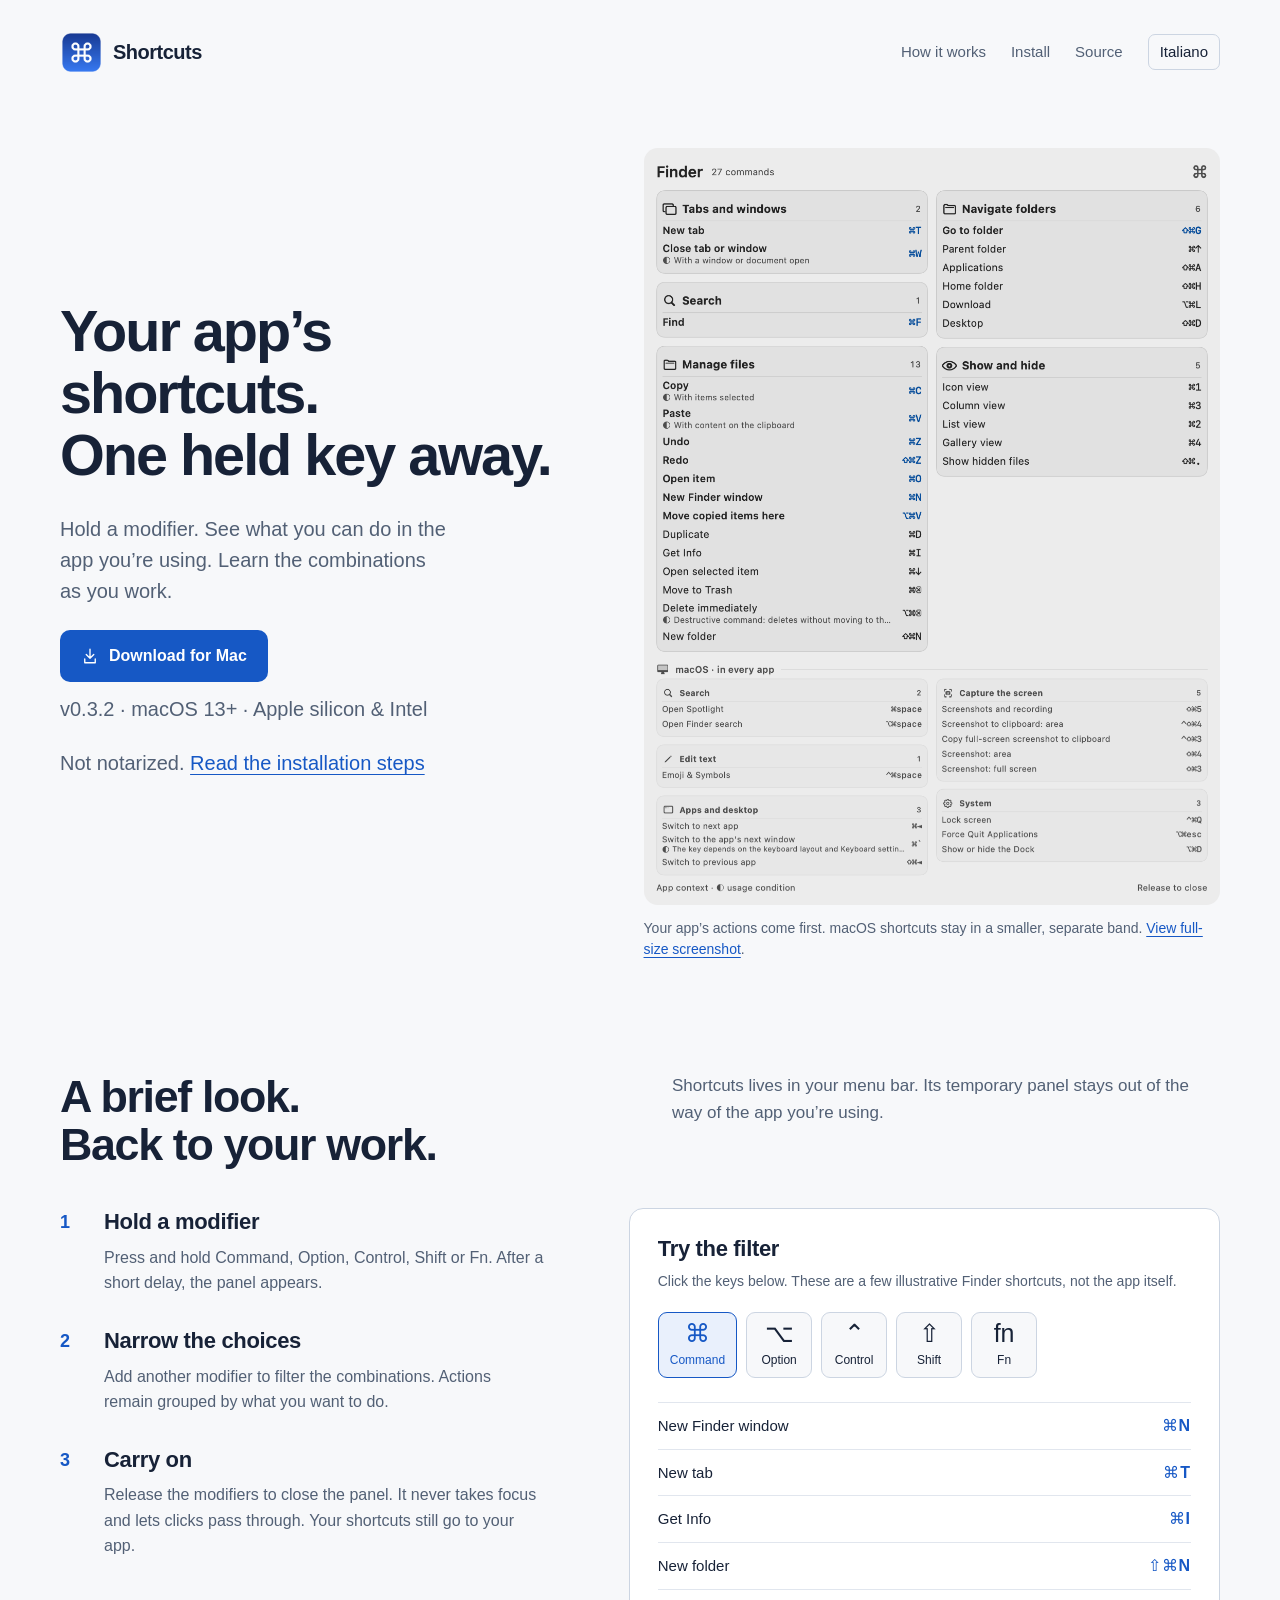
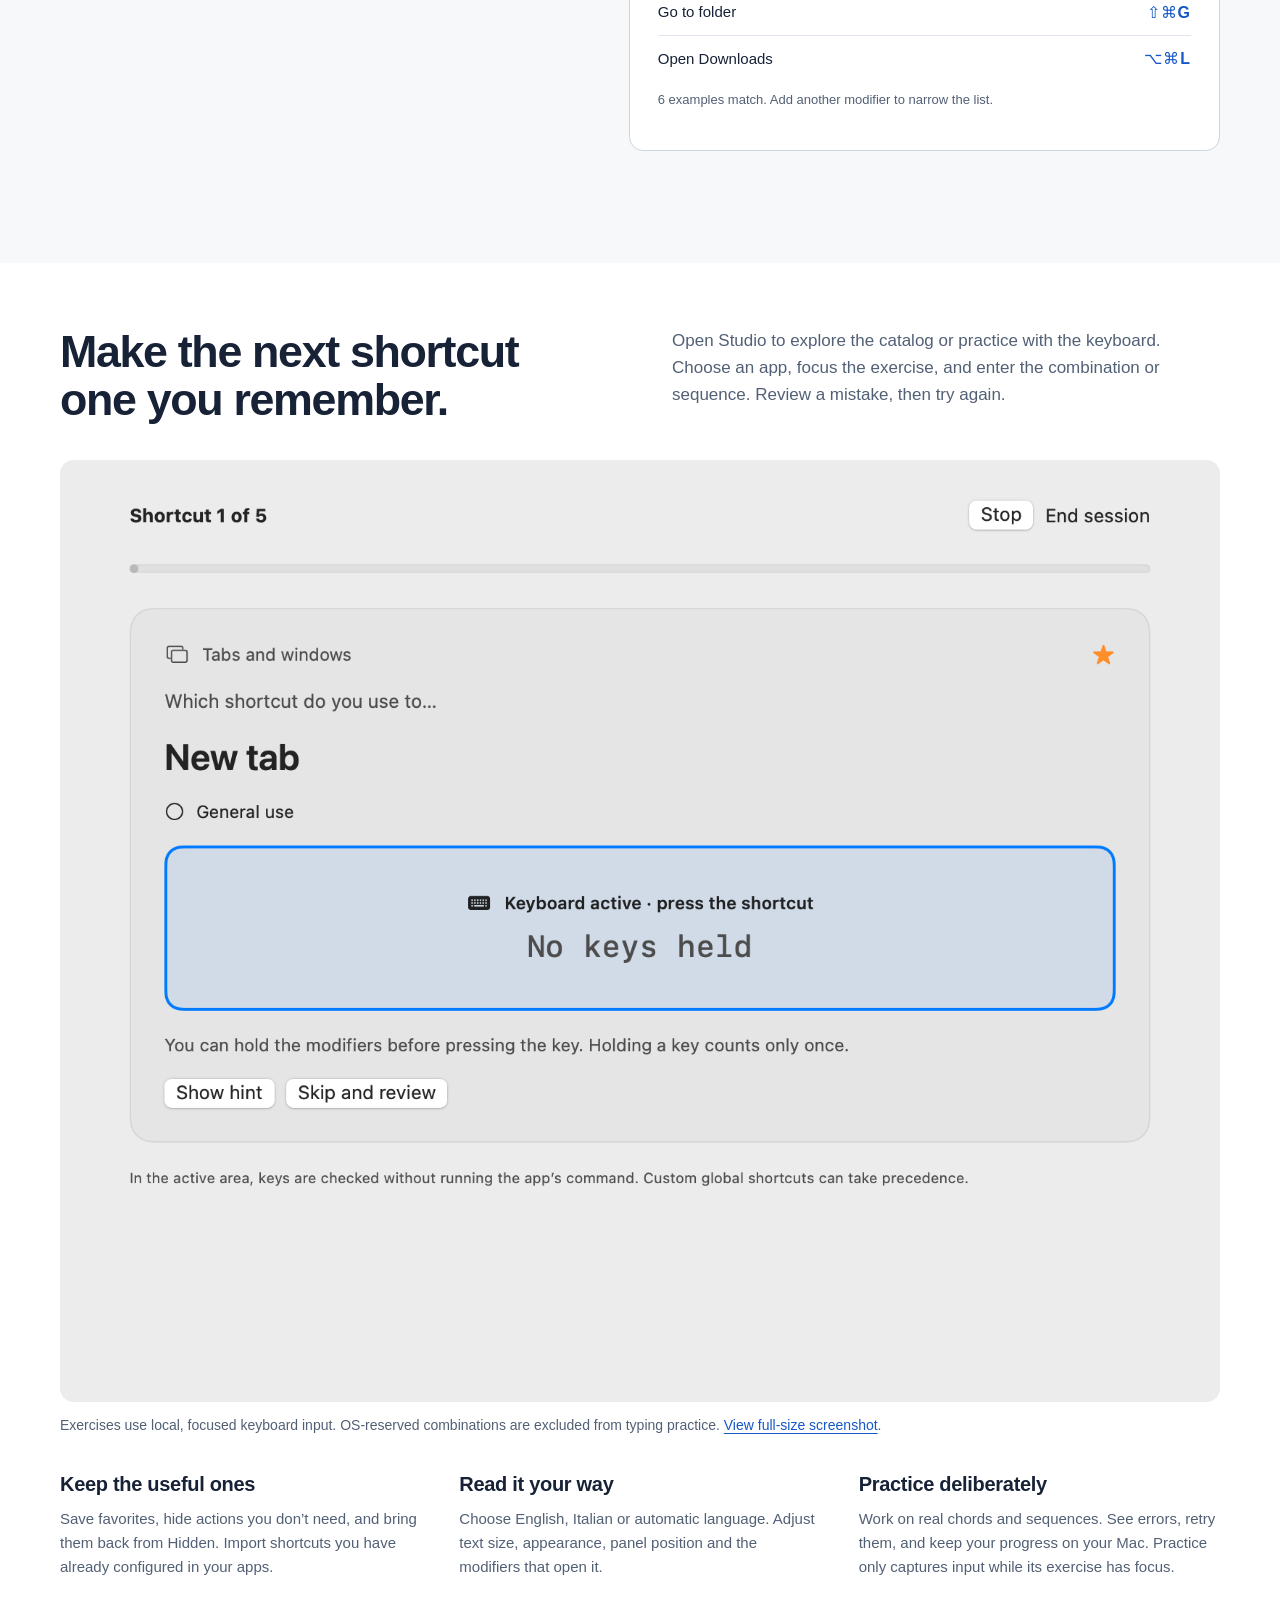
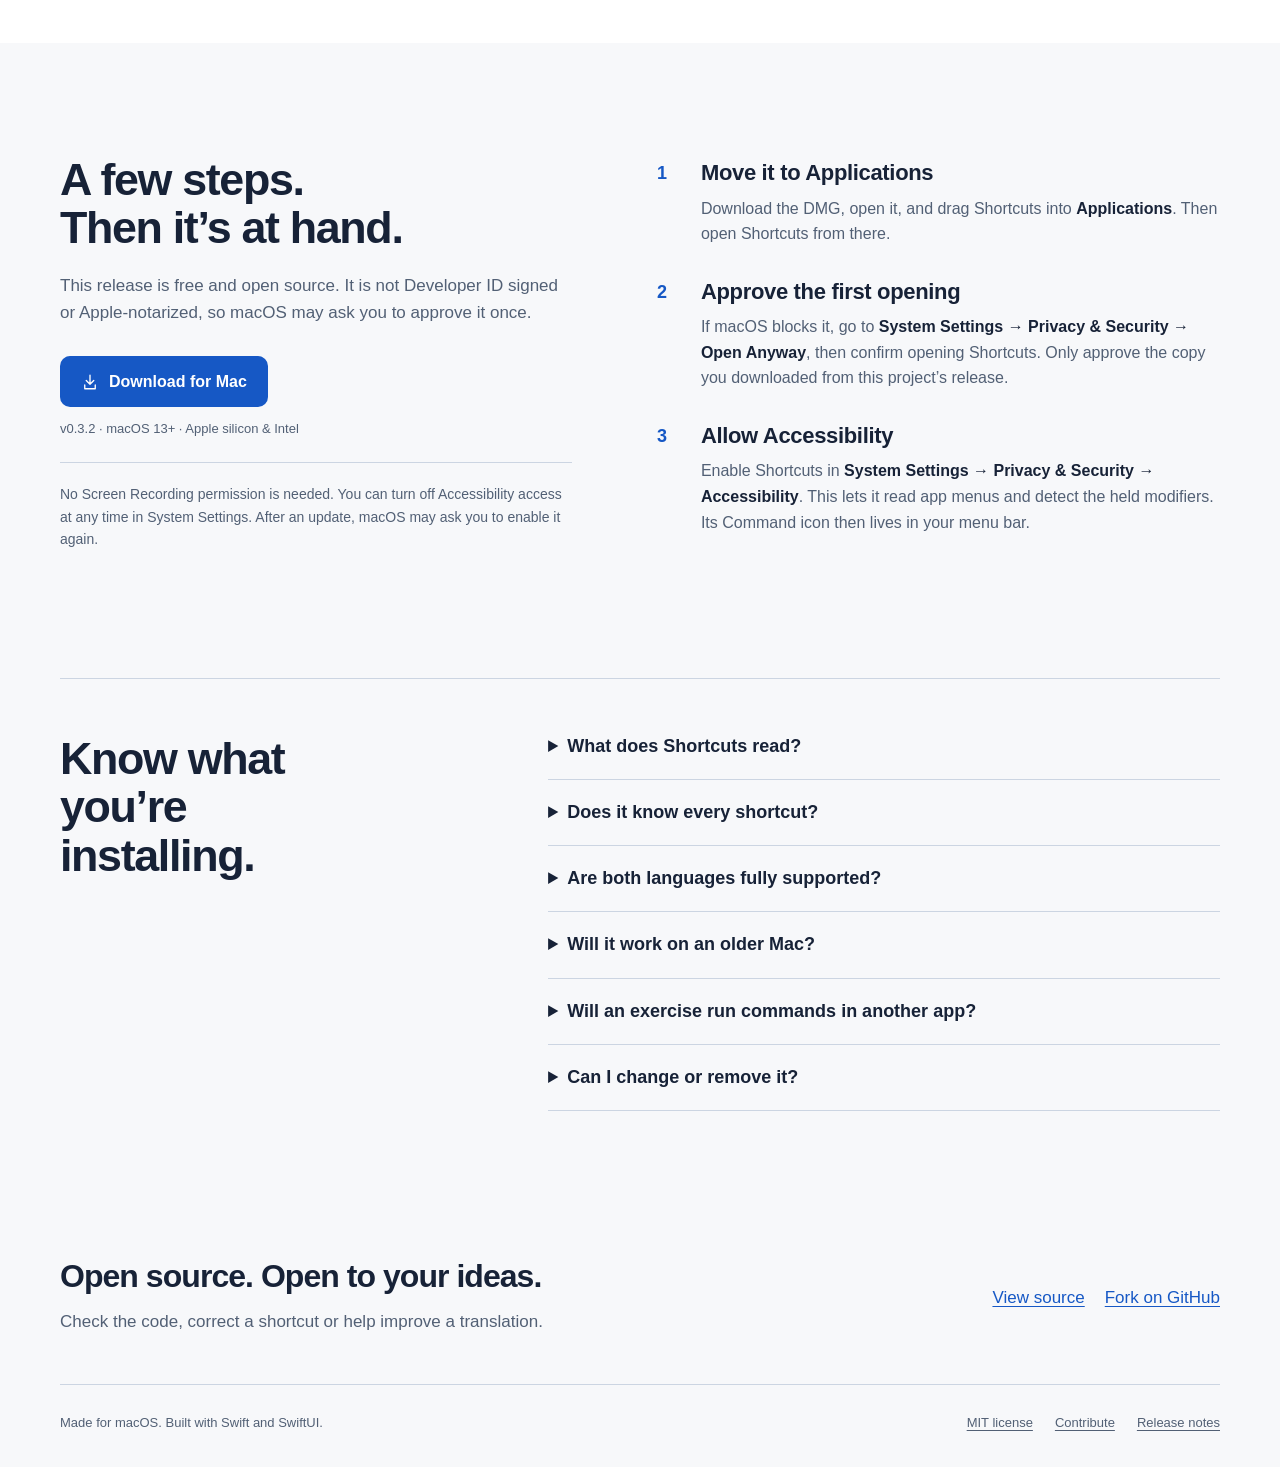
==== commit ceb42509: "Rename the app and public distribution to Shortcuts" ====
--- a/site/index.html
+++ b/site/index.html
@@ -4,50 +4,50 @@
 <head>
 <meta charset="utf-8">
 <meta name="viewport" content="width=device-width, initial-scale=1">
-<title>Scorciatoie — Learn your Mac’s shortcuts as you work</title>
+<title>Shortcuts — Learn your Mac’s shortcuts as you work</title>
 <meta name="description" content="A native, open-source Mac app. Hold a modifier to see the active app’s shortcuts, then practice in Studio. English and Italian. Everything stays on your Mac.">
 <meta name="theme-color" content="#f7f8fa">
-<link rel="canonical" href="https://giuucmp.github.io/scorciatoie/">
-<link rel="alternate" hreflang="en" href="https://giuucmp.github.io/scorciatoie/">
-<link rel="alternate" hreflang="it" href="https://giuucmp.github.io/scorciatoie/it/">
-<link rel="alternate" hreflang="x-default" href="https://giuucmp.github.io/scorciatoie/">
+<link rel="canonical" href="https://giuucmp.github.io/shortcuts/">
+<link rel="alternate" hreflang="en" href="https://giuucmp.github.io/shortcuts/">
+<link rel="alternate" hreflang="it" href="https://giuucmp.github.io/shortcuts/it/">
+<link rel="alternate" hreflang="x-default" href="https://giuucmp.github.io/shortcuts/">
 <meta property="og:type" content="website">
-<meta property="og:title" content="Scorciatoie — Learn your Mac’s shortcuts as you work">
+<meta property="og:title" content="Shortcuts — Learn your Mac’s shortcuts as you work">
 <meta property="og:description" content="A native, open-source Mac app. Hold a modifier to see the active app’s shortcuts, then practice in Studio. English and Italian. Everything stays on your Mac.">
-<meta property="og:url" content="https://giuucmp.github.io/scorciatoie/">
-<meta property="og:image" content="https://giuucmp.github.io/scorciatoie/assets/app-icon.png">
+<meta property="og:url" content="https://giuucmp.github.io/shortcuts/">
+<meta property="og:image" content="https://giuucmp.github.io/shortcuts/assets/app-icon.png">
 <meta property="og:locale" content="en_US">
 <link rel="icon" type="image/png" href="assets/app-icon.png">
 <link rel="stylesheet" href="assets/site.css">
 <script src="assets/site.js" defer></script>
-<script type="application/ld+json">{"@context": "https://schema.org", "@type": "SoftwareApplication", "name": "Scorciatoie", "operatingSystem": "macOS 13+", "applicationCategory": "UtilitiesApplication", "inLanguage": ["en", "it"], "softwareVersion": "0.3.1", "license": "https://github.com/giuucmp/scorciatoie/blob/main/LICENSE", "downloadUrl": "https://github.com/giuucmp/scorciatoie/releases/download/v0.3.1/Scorciatoie-0.3.1-universal.dmg", "offers": {"@type": "Offer", "price": "0", "priceCurrency": "EUR"}}</script>
+<script type="application/ld+json">{"@context": "https://schema.org", "@type": "SoftwareApplication", "name": "Shortcuts", "operatingSystem": "macOS 13+", "applicationCategory": "UtilitiesApplication", "inLanguage": ["en", "it"], "softwareVersion": "0.3.2", "license": "https://github.com/giuucmp/shortcuts/blob/main/LICENSE", "downloadUrl": "https://github.com/giuucmp/shortcuts/releases/download/v0.3.2/Shortcuts-0.3.2-universal.dmg", "offers": {"@type": "Offer", "price": "0", "priceCurrency": "EUR"}}</script>
 </head>
 <body>
 <a class="skip" href="#main">Skip to content</a>
 <header class="header wrap">
-<a class="brand" href="./"><img src="assets/app-icon.png" alt="" width="43" height="43">Scorciatoie</a>
+<a class="brand" href="./"><img src="assets/app-icon.png" alt="" width="43" height="43">Shortcuts</a>
 <nav class="nav" aria-label="Main navigation">
-<a class="desktop-link" href="#how-it-works">How it works</a><a class="desktop-link" href="#install">Install</a><a href="https://github.com/giuucmp/scorciatoie">Source</a><a class="language" href="it/" lang="it" hreflang="it" aria-label="Leggi il sito in italiano">Italiano</a>
+<a class="desktop-link" href="#how-it-works">How it works</a><a class="desktop-link" href="#install">Install</a><a href="https://github.com/giuucmp/shortcuts">Source</a><a class="language" href="it/" lang="it" hreflang="it" aria-label="Leggi il sito in italiano">Italiano</a>
 </nav>
 </header>
 <main id="main">
 <section class="hero wrap" aria-labelledby="hero-title">
-<div class="hero-top"><h1 id="hero-title">Your app’s shortcuts.<br>One held key away.</h1><div class="hero-intro"><p>Hold a modifier. See what you can do in the app you’re using. Learn the combinations as you work.</p><a class="button" href="https://github.com/giuucmp/scorciatoie/releases/download/v0.3.1/Scorciatoie-0.3.1-universal.dmg"><svg width="18" height="18" viewBox="0 0 24 24" fill="none" stroke="currentColor" stroke-width="1.8" aria-hidden="true"><path d="M12 3v12m-5-5 5 5 5-5M5 16v5h14v-5" stroke-linecap="round" stroke-linejoin="round"/></svg>Download for Mac</a><p class="meta">v0.3.1 · macOS 13+ · Apple silicon & Intel</p><p class="install-note">Not notarized. <a href="#install">Read the installation steps</a></p></div></div>
-<figure class="app-shot"><div class="shot-stage"><a class="shot-link" href="assets/panel-en.png" aria-label="View full-size screenshot"><img data-app-image src="assets/panel-en.png" alt="Scorciatoie in English: app shortcuts grouped by purpose, with a separate macOS section." width="1120" height="1469" fetchpriority="high"></a><p class="asset-note">Hold a modifier to reveal the active app’s shortcuts. Release it to close the panel.</p></div><figcaption>Your app’s actions come first. macOS shortcuts stay in a smaller, separate band. <a href="assets/panel-en.png">View full-size screenshot</a>.</figcaption></figure>
+<div class="hero-top"><h1 id="hero-title">Your app’s shortcuts.<br>One held key away.</h1><div class="hero-intro"><p>Hold a modifier. See what you can do in the app you’re using. Learn the combinations as you work.</p><a class="button" href="https://github.com/giuucmp/shortcuts/releases/download/v0.3.2/Shortcuts-0.3.2-universal.dmg"><svg width="18" height="18" viewBox="0 0 24 24" fill="none" stroke="currentColor" stroke-width="1.8" aria-hidden="true"><path d="M12 3v12m-5-5 5 5 5-5M5 16v5h14v-5" stroke-linecap="round" stroke-linejoin="round"/></svg>Download for Mac</a><p class="meta">v0.3.2 · macOS 13+ · Apple silicon & Intel</p><p class="install-note">Not notarized. <a href="#install">Read the installation steps</a></p></div></div>
+<figure class="app-shot"><div class="shot-stage"><a class="shot-link" href="assets/panel-en.png" aria-label="View full-size screenshot"><img data-app-image src="assets/panel-en.png" alt="Shortcuts in English: app shortcuts grouped by purpose, with a separate macOS section." width="1120" height="1469" fetchpriority="high"></a><p class="asset-note">Hold a modifier to reveal the active app’s shortcuts. Release it to close the panel.</p></div><figcaption>Your app’s actions come first. macOS shortcuts stay in a smaller, separate band. <a href="assets/panel-en.png">View full-size screenshot</a>.</figcaption></figure>
 </section>
 <section class="section wrap" id="how-it-works" aria-labelledby="how-title">
-<div class="section-head"><h2 id="how-title">A brief look.<br>Back to your work.</h2><p>Scorciatoie lives in your menu bar. Its temporary panel stays out of the way of the app you’re using.</p></div>
+<div class="section-head"><h2 id="how-title">A brief look.<br>Back to your work.</h2><p>Shortcuts lives in your menu bar. Its temporary panel stays out of the way of the app you’re using.</p></div>
 <div class="mechanism"><ol class="steps"><li><h3>Hold a modifier</h3><p>Press and hold Command, Option, Control, Shift or Fn. After a short delay, the panel appears.</p></li><li><h3>Narrow the choices</h3><p>Add another modifier to filter the combinations. Actions remain grouped by what you want to do.</p></li><li><h3>Carry on</h3><p>Release the modifiers to close the panel. It never takes focus and lets clicks pass through. Your shortcuts still go to your app.</p></li></ol><div class="demo" data-demo data-result="{count} examples match. Add another modifier to narrow the list." data-empty="No examples for these keys in this small demo. Try Command with Shift or Option."><h3>Try the filter</h3><p class="demo-intro">Click the keys below. These are a few illustrative Finder shortcuts, not the app itself.</p><div class="modifiers" role="group" aria-label="Filter examples by modifier"><button type="button" data-modifier="command" aria-pressed="true"><span aria-hidden="true">⌘</span><small>Command</small></button><button type="button" data-modifier="option" aria-pressed="false"><span aria-hidden="true">⌥</span><small>Option</small></button><button type="button" data-modifier="control" aria-pressed="false"><span aria-hidden="true">⌃</span><small>Control</small></button><button type="button" data-modifier="shift" aria-pressed="false"><span aria-hidden="true">⇧</span><small>Shift</small></button><button type="button" data-modifier="function" aria-pressed="false"><span aria-hidden="true">fn</span><small>Fn</small></button></div><ul class="demo-list"><li data-keys="command"><span>New Finder window</span><kbd>⌘N</kbd></li><li data-keys="command"><span>New tab</span><kbd>⌘T</kbd></li><li data-keys="command"><span>Get Info</span><kbd>⌘I</kbd></li><li data-keys="command shift"><span>New folder</span><kbd>⇧⌘N</kbd></li><li data-keys="command shift"><span>Go to folder</span><kbd>⇧⌘G</kbd></li><li data-keys="command option"><span>Open Downloads</span><kbd>⌥⌘L</kbd></li></ul><p class="demo-status" role="status" aria-live="polite"></p></div></div>
 </section>
 <section class="section practice" aria-labelledby="practice-title"><div class="wrap">
 <div class="section-head"><h2 id="practice-title">Make the next shortcut<br>one you remember.</h2><p>Open Studio to explore the catalog or practice with the keyboard. Choose an app, focus the exercise, and enter the combination or sequence. Review a mistake, then try again.</p></div>
-<figure class="app-shot"><div class="shot-stage"><a class="shot-link" href="assets/practice-en.png" aria-label="View full-size screenshot"><img data-app-image src="assets/practice-en.png" alt="Scorciatoie Studio in English, showing a keyboard practice exercise." loading="lazy"></a><p class="asset-note">Studio brings the catalog, your favorites and keyboard practice into one window.</p></div><figcaption>Exercises use local, focused keyboard input. OS-reserved combinations are excluded from typing practice. <a href="assets/practice-en.png">View full-size screenshot</a>.</figcaption></figure>
+<figure class="app-shot"><div class="shot-stage"><a class="shot-link" href="assets/practice-en.png" aria-label="View full-size screenshot"><img data-app-image src="assets/practice-en.png" alt="Shortcuts Studio in English, showing a keyboard practice exercise." loading="lazy"></a><p class="asset-note">Studio brings the catalog, your favorites and keyboard practice into one window.</p></div><figcaption>Exercises use local, focused keyboard input. OS-reserved combinations are excluded from typing practice. <a href="assets/practice-en.png">View full-size screenshot</a>.</figcaption></figure>
 <div class="details-row"><div><h3>Keep the useful ones</h3><p>Save favorites, hide actions you don’t need, and bring them back from Hidden. Import shortcuts you have already configured in your apps.</p></div><div><h3>Read it your way</h3><p>Choose English, Italian or automatic language. Adjust text size, appearance, panel position and the modifiers that open it.</p></div><div><h3>Practice deliberately</h3><p>Work on real chords and sequences. See errors, retry them, and keep your progress on your Mac. Practice only captures input while its exercise has focus.</p></div></div>
 </div></section>
-<section class="section install wrap" id="install" aria-labelledby="install-title"><div><h2 id="install-title">A few steps.<br>Then it’s at hand.</h2><p class="lead">This release is free and open source. It is not Developer ID signed or Apple-notarized, so macOS may ask you to approve it once.</p><a class="button" href="https://github.com/giuucmp/scorciatoie/releases/download/v0.3.1/Scorciatoie-0.3.1-universal.dmg"><svg width="18" height="18" viewBox="0 0 24 24" fill="none" stroke="currentColor" stroke-width="1.8" aria-hidden="true"><path d="M12 3v12m-5-5 5 5 5-5M5 16v5h14v-5" stroke-linecap="round" stroke-linejoin="round"/></svg>Download for Mac</a><p class="meta">v0.3.1 · macOS 13+ · Apple silicon & Intel</p><p class="note">No Screen Recording permission is needed. You can turn off Accessibility access at any time in System Settings. After an update, macOS may ask you to enable it again.</p></div><ol class="steps"><li><h3>Move it to Applications</h3><p>Download the DMG, open it, and drag Scorciatoie into <span class="path">Applications</span>. Then open Scorciatoie from there.</p></li><li><h3>Approve the first opening</h3><p>If macOS blocks it, go to <span class="path">System Settings → Privacy &amp; Security → Open Anyway</span>, then confirm opening Scorciatoie. Only approve the copy you downloaded from this project’s release.</p></li><li><h3>Allow Accessibility</h3><p>Enable Scorciatoie in <span class="path">System Settings → Privacy &amp; Security → Accessibility</span>. This lets it read app menus and detect the held modifiers. Its Command icon then lives in your menu bar.</p></li></ol></section>
-<section class="facts wrap" aria-labelledby="facts-title"><h2 id="facts-title">Know what<br>you’re installing.</h2><div class="faq"><details><summary>What does Scorciatoie read?</summary><p>The active app’s accessible menus and structural context, offline shortcut catalogs, and supported editor keybinding files and extension declarations. It does not record what you type in other apps. There is no sign-in, telemetry or network traffic from the app; preferences and practice progress stay local.</p></details><details><summary>Does it know every shortcut?</summary><p>No. Coverage combines live menus, documented offline catalogs and supported VS Code/Cursor bindings. A recognized app is not a guarantee of complete coverage. Some menus load only when opened, and not every context or extension condition can be resolved. The app marks partial or conditional information.</p></details><details><summary>Are both languages fully supported?</summary><p>The interface, bundled catalog and exercises support English and Italian, with an automatic system-language option. An unfamiliar live command title from a third-party app stays in its original language when no translation is in the catalog.</p></details><details><summary>Will it work on an older Mac?</summary><p>Scorciatoie requires macOS 13 or later. The download supports Apple silicon and Intel. Native Liquid Glass is available on macOS 26 and later; earlier systems use a translucent fallback. Reduce Transparency and Increase Contrast settings are respected.</p></details><details><summary>Will an exercise run commands in another app?</summary><p>Practice is a focused, local exercise. It captures input only while its keyboard field has focus, and OS-reserved combinations are excluded from typing exercises. The passive overlay is separate: it never intercepts your app’s commands.</p></details><details><summary>Can I change or remove it?</summary><p>Yes. Pause or quit it from the menu bar, revoke Accessibility permission in System Settings, or remove the app from Applications. The source is available under the MIT license, so you can inspect, build and adapt it.</p></details></div></section>
-<section class="open-source wrap" aria-labelledby="source-title"><div><h2 id="source-title">Open source. Open to your ideas.</h2><p>Check the code, correct a shortcut or help improve a translation.</p></div><div class="source-links"><a href="https://github.com/giuucmp/scorciatoie">View source</a><a href="https://github.com/giuucmp/scorciatoie/fork">Fork on GitHub</a></div></section>
+<section class="section install wrap" id="install" aria-labelledby="install-title"><div><h2 id="install-title">A few steps.<br>Then it’s at hand.</h2><p class="lead">This release is free and open source. It is not Developer ID signed or Apple-notarized, so macOS may ask you to approve it once.</p><a class="button" href="https://github.com/giuucmp/shortcuts/releases/download/v0.3.2/Shortcuts-0.3.2-universal.dmg"><svg width="18" height="18" viewBox="0 0 24 24" fill="none" stroke="currentColor" stroke-width="1.8" aria-hidden="true"><path d="M12 3v12m-5-5 5 5 5-5M5 16v5h14v-5" stroke-linecap="round" stroke-linejoin="round"/></svg>Download for Mac</a><p class="meta">v0.3.2 · macOS 13+ · Apple silicon & Intel</p><p class="note">No Screen Recording permission is needed. You can turn off Accessibility access at any time in System Settings. After an update, macOS may ask you to enable it again.</p></div><ol class="steps"><li><h3>Move it to Applications</h3><p>Download the DMG, open it, and drag Shortcuts into <span class="path">Applications</span>. Then open Shortcuts from there.</p></li><li><h3>Approve the first opening</h3><p>If macOS blocks it, go to <span class="path">System Settings → Privacy &amp; Security → Open Anyway</span>, then confirm opening Shortcuts. Only approve the copy you downloaded from this project’s release.</p></li><li><h3>Allow Accessibility</h3><p>Enable Shortcuts in <span class="path">System Settings → Privacy &amp; Security → Accessibility</span>. This lets it read app menus and detect the held modifiers. Its Command icon then lives in your menu bar.</p></li></ol></section>
+<section class="facts wrap" aria-labelledby="facts-title"><h2 id="facts-title">Know what<br>you’re installing.</h2><div class="faq"><details><summary>What does Shortcuts read?</summary><p>The active app’s accessible menus and structural context, offline shortcut catalogs, and supported editor keybinding files and extension declarations. It does not record what you type in other apps. There is no sign-in, telemetry or network traffic from the app; preferences and practice progress stay local.</p></details><details><summary>Does it know every shortcut?</summary><p>No. Coverage combines live menus, documented offline catalogs and supported VS Code/Cursor bindings. A recognized app is not a guarantee of complete coverage. Some menus load only when opened, and not every context or extension condition can be resolved. The app marks partial or conditional information.</p></details><details><summary>Are both languages fully supported?</summary><p>The interface, bundled catalog and exercises support English and Italian, with an automatic system-language option. An unfamiliar live command title from a third-party app stays in its original language when no translation is in the catalog.</p></details><details><summary>Will it work on an older Mac?</summary><p>Shortcuts requires macOS 13 or later. The download supports Apple silicon and Intel. Native Liquid Glass is available on macOS 26 and later; earlier systems use a translucent fallback. Reduce Transparency and Increase Contrast settings are respected.</p></details><details><summary>Will an exercise run commands in another app?</summary><p>Practice is a focused, local exercise. It captures input only while its keyboard field has focus, and OS-reserved combinations are excluded from typing exercises. The passive overlay is separate: it never intercepts your app’s commands.</p></details><details><summary>Can I change or remove it?</summary><p>Yes. Pause or quit it from the menu bar, revoke Accessibility permission in System Settings, or remove the app from Applications. The source is available under the MIT license, so you can inspect, build and adapt it.</p></details></div></section>
+<section class="open-source wrap" aria-labelledby="source-title"><div><h2 id="source-title">Open source. Open to your ideas.</h2><p>Check the code, correct a shortcut or help improve a translation.</p></div><div class="source-links"><a href="https://github.com/giuucmp/shortcuts">View source</a><a href="https://github.com/giuucmp/shortcuts/fork">Fork on GitHub</a></div></section>
 </main>
-<footer class="footer wrap"><span>Made for macOS. Built with Swift and SwiftUI.</span><div class="footer-links"><a href="https://github.com/giuucmp/scorciatoie/blob/main/LICENSE">MIT license</a><a href="https://github.com/giuucmp/scorciatoie/blob/main/CONTRIBUTING.md">Contribute</a><a href="https://github.com/giuucmp/scorciatoie/releases/tag/v0.3.1">Release notes</a></div></footer>
+<footer class="footer wrap"><span>Made for macOS. Built with Swift and SwiftUI.</span><div class="footer-links"><a href="https://github.com/giuucmp/shortcuts/blob/main/LICENSE">MIT license</a><a href="https://github.com/giuucmp/shortcuts/blob/main/CONTRIBUTING.md">Contribute</a><a href="https://github.com/giuucmp/shortcuts/releases/tag/v0.3.2">Release notes</a></div></footer>
 </body>
 </html>
